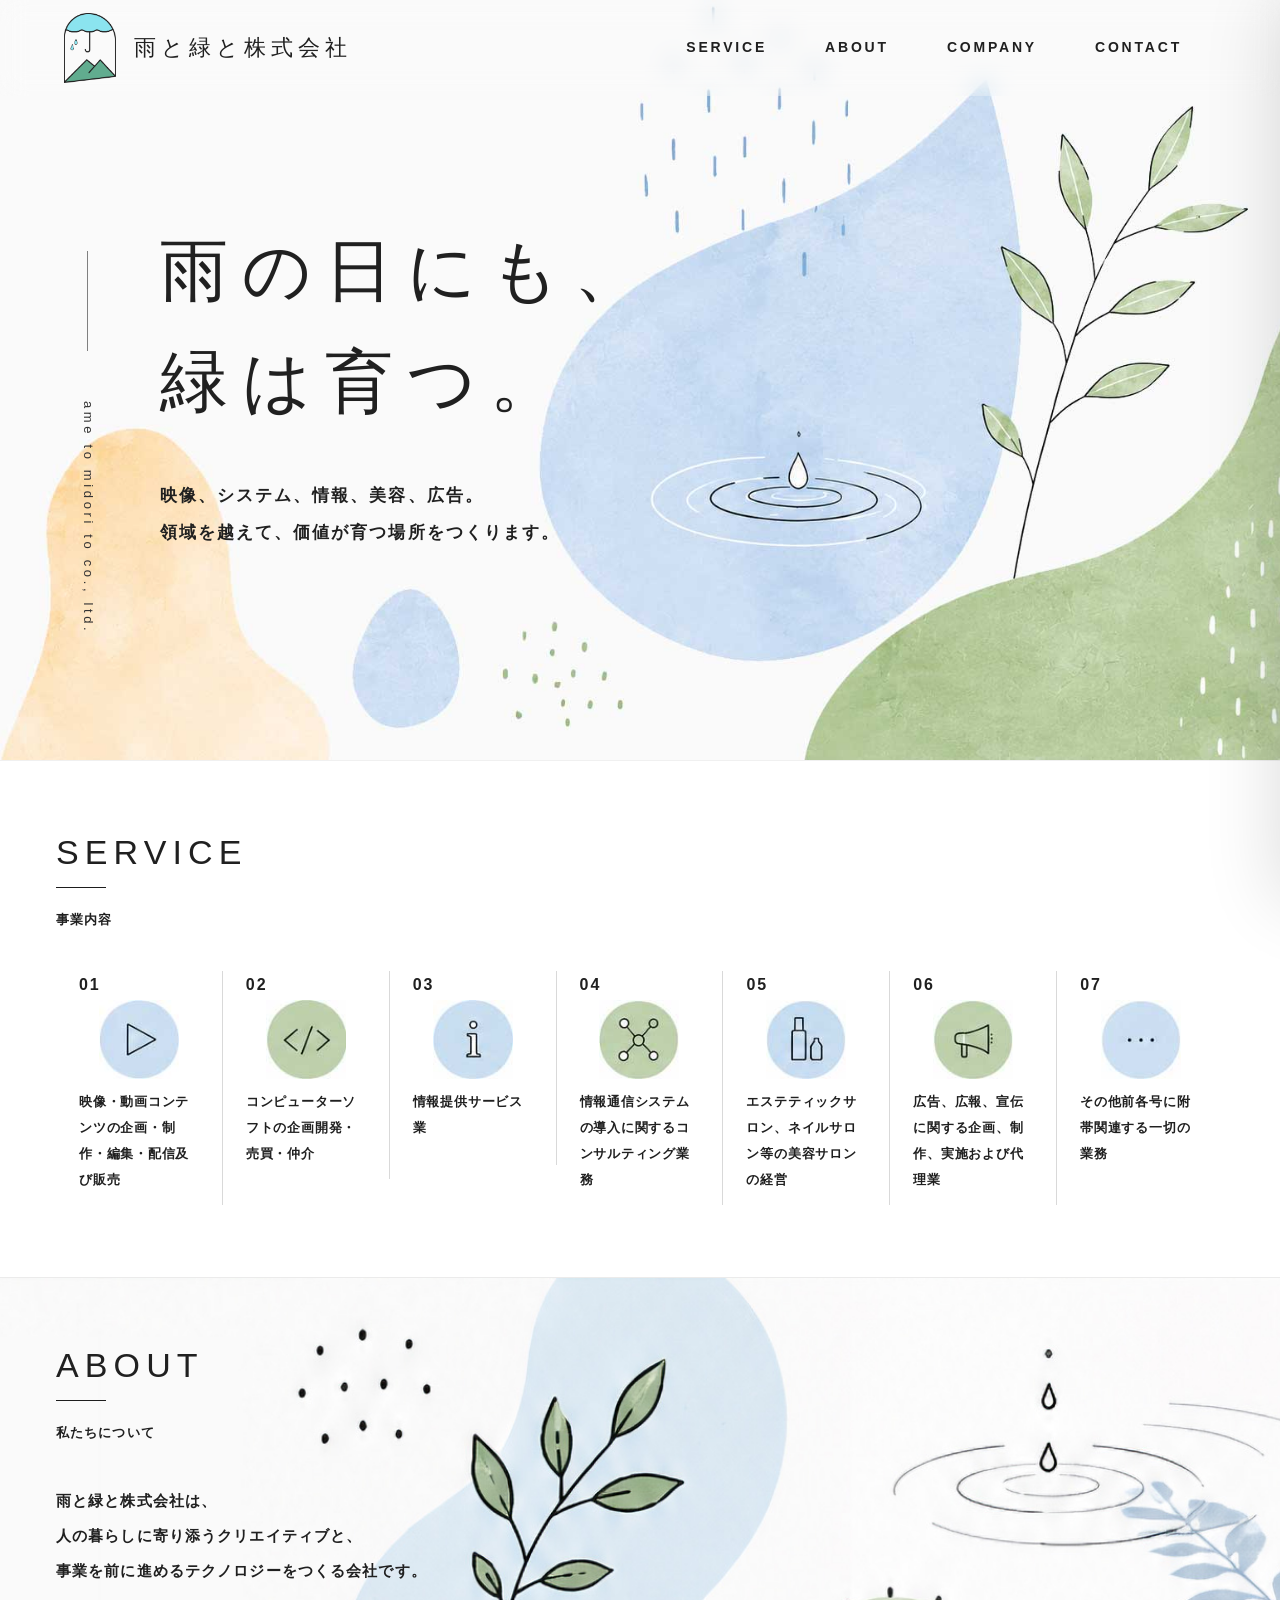
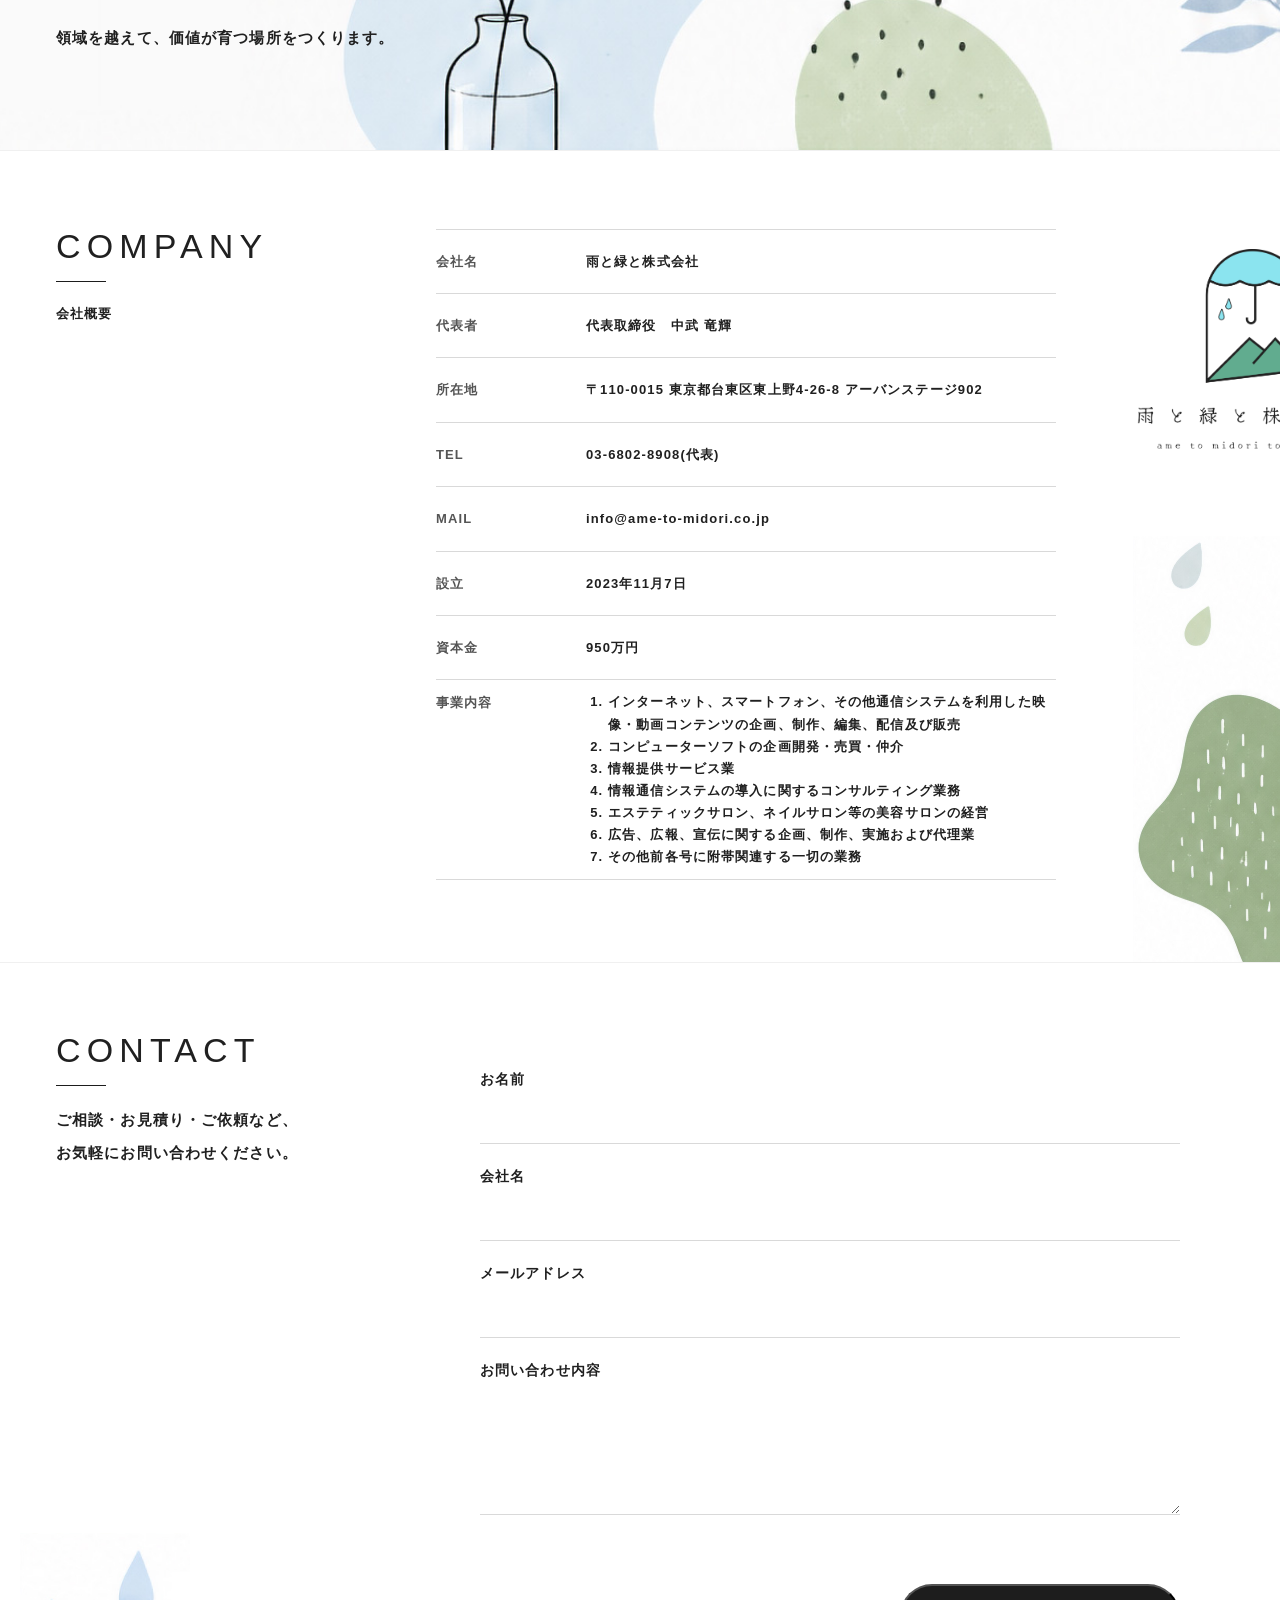
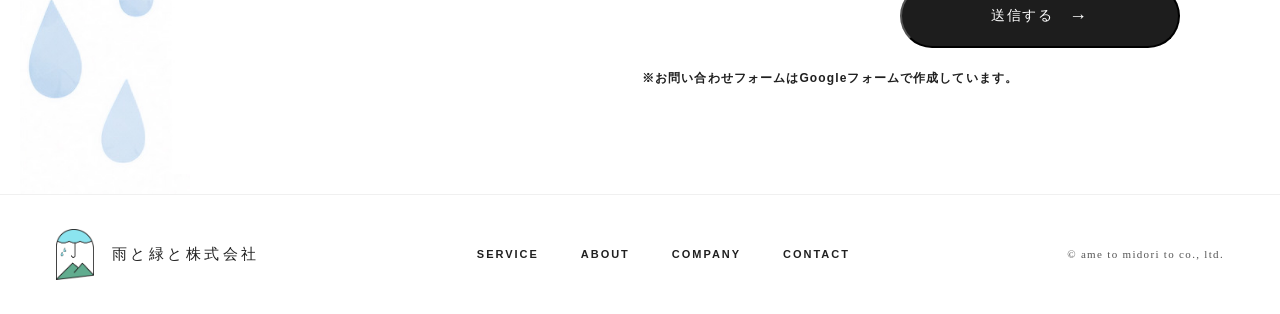
==== index.html @ 62dcd460 "Add files via upload" ====
<!doctype html>
<html lang="ja">
<head>
  <meta charset="utf-8">
  <meta name="viewport" content="width=device-width, initial-scale=1">
  <title>雨と緑と株式会社</title>
  <meta name="description" content="雨と緑と株式会社は、映像、システム、情報、美容、広告など、領域を越えて価値が育つ場所をつくる会社です。">
  <link rel="icon" href="assets/favicon.svg" type="image/svg+xml">
  <link rel="stylesheet" href="assets/style.css">
</head>
<body>
<header class="site-header">
  <a class="site-logo" href="#top" aria-label="トップへ">
    <img src="assets/logo-img.png" alt="雨と緑と株式会社">
    <span>雨と緑と株式会社</span>
  </a>
  <nav class="global-nav" aria-label="グローバルナビゲーション">
    <a href="#service">SERVICE</a>
    <a href="#about">ABOUT</a>
    <a href="#company">COMPANY</a>
    <a href="#contact">CONTACT</a>
  </nav>
  <button class="hamburger spOnly" type="button" aria-label="メニューを開く" aria-controls="drawer" aria-expanded="false">
    <span></span><span></span><span></span>
  </button>
</header>

<div class="drawer-overlay" data-close-menu></div>
<aside class="drawer" id="drawer" aria-hidden="true">
  <div class="drawer__top">
    <a class="site-logo" href="#top" data-close-menu>
      <img src="assets/logo-img.png" alt="">
      <span>雨と緑と株式会社</span>
    </a>
  </div>
  <nav class="drawer__nav" aria-label="ドロワーメニュー">
    <a href="#top" data-close-menu><span>TOP</span></a>
    <a href="#service" data-close-menu><span>SERVICE</span></a>
    <a href="#about" data-close-menu><span>ABOUT</span></a>
    <a href="#company" data-close-menu><span>COMPANY</span></a>
    <a href="#contact" data-close-menu><span>CONTACT</span></a>
  </nav>
</aside>

<main id="top">
  <section class="mv" aria-labelledby="mv-title">
    <p class="vertical-copy">ame to midori to co., ltd.</p>
    <div class="mv__body">
      <h1 id="mv-title">雨の日にも、<br>緑は育つ。</h1>
      <p>映像、システム、情報、美容、広告。<br>領域を越えて、価値が育つ場所をつくります。</p>
    </div>
  </section>

  <section class="section service" id="service" aria-labelledby="service-title">
    <div class="section-title">
      <h2 id="service-title">SERVICE</h2>
      <p>事業内容</p>
    </div>
    <div class="service-list">
      <article><span>01</span>
        <img src="assets/service-list01.jpg">
        <p>映像・動画コンテンツの企画・制作・編集・配信及び販売</p>
      </article>
      <article><span>02</span>
         <img src="assets/service-list02.jpg">
         <p>コンピューターソフトの企画開発・売買・仲介</p></article>
      <article><span>03</span>
         <img src="assets/service-list03.jpg">
         <p>情報提供サービス業</p></article>
      <article><span>04</span>
         <img src="assets/service-list04.jpg">
         <p>情報通信システムの導入に関するコンサルティング業務</p></article>
      <article><span>05</span>
         <img src="assets/service-list05.jpg">
         <p>エステティックサロン、ネイルサロン等の美容サロンの経営</p></article>
      <article><span>06</span>
         <img src="assets/service-list06.jpg">
         <p>広告、広報、宣伝に関する企画、制作、実施および代理業</p></article>
      <article><span>07</span>
         <img src="assets/service-list07.jpg">
         <p>その他前各号に附帯関連する一切の業務</p></article>
    </div>
  </section>

  <section class="section about" id="about" aria-labelledby="about-title">
    <div class="section-title">
      <h2 id="about-title">ABOUT</h2>
      <p>私たちについて</p>
    </div>
    <div class="about__text">
      <p>雨と緑と株式会社は、<br>人の暮らしに寄り添うクリエイティブと、<br>事業を前に進めるテクノロジーをつくる会社です。</p>
      <p>領域を越えて、価値が育つ場所をつくります。</p>
    </div>
    <div class="about__visual" aria-hidden="true">
      <img src="assets/about-illust.jpg" alt="" class="pcOnly">
      <img src="assets/about-illust_sp.jpg" alt="spOnly">
    </div>
  </section>

  <section class="section company" id="company" aria-labelledby="company-title">
    <div class="section-title">
      <h2 id="company-title">COMPANY</h2>
       <p>会社概要</p>
    </div>
    <div class="company__content">
      <dl class="company-table">
        <div><dt>会社名</dt><dd>雨と緑と株式会社</dd></div>
        <div><dt>代表者</dt><dd>代表取締役　中武 竜輝</dd></div>
        <div><dt>所在地</dt><dd>〒110-0015 東京都台東区東上野4‐26‐8 アーバンステージ902</dd></div>
        <div><dt>TEL</dt><dd>03‐6802‐8908(代表)</dd></div>
        <div><dt>MAIL</dt><dd>info@ame-to-midori.co.jp</dd></div>
        <div><dt>設立</dt><dd>2023年11月7日</dd></div>
        <div><dt>資本金</dt><dd>950万円</dd></div>
        <div class="business"><dt>事業内容</dt><dd><ol><li>インターネット、スマートフォン、その他通信システムを利用した映像・動画コンテンツの企画、制作、編集、配信及び販売</li><li>コンピューターソフトの企画開発・売買・仲介</li><li>情報提供サービス業</li><li>情報通信システムの導入に関するコンサルティング業務</li><li>エステティックサロン、ネイルサロン等の美容サロンの経営</li><li>広告、広報、宣伝に関する企画、制作、実施および代理業</li><li>その他前各号に附帯関連する一切の業務</li></ol></dd></div>
      </dl>
      <div class="company-mark">
        <img src="assets/logo.png" alt="雨と緑と株式会社 ロゴ">
      </div>
    </div>
  </section>

  <section class="section contact" id="contact" aria-labelledby="contact-title">
    <div class="section-title">
      <h2 id="contact-title">CONTACT</h2>
    </div>
    <p class="contact__lead">ご相談・お見積り・ご依頼など、<br>お気軽にお問い合わせください。</p>
    <div class="google-form-space" aria-label="Googleフォーム埋め込みエリア">
      
      <form class="contact-form" action="https://docs.google.com/forms/u/0/d/e/1FAIpQLSeAVb4KvERettNnSRJBITaKx21Cf2gIU2XJBKu37pyTa5pEWw/formResponse" target="_self" method="POST" id="mG61Hd" jsmodel="TOfxwf Q91hve CEkLOc" data-shuffle-seed="5022879552656194086" data-clean-viewform-url="https://docs.google.com/forms/d/e/1FAIpQLSeAVb4KvERettNnSRJBITaKx21Cf2gIU2XJBKu37pyTa5pEWw/viewform?usp=header" data-response="%.@.]" data-dlp-data="%.@.null,false]" data-first-entry="0" data-last-entry="4" data-is-first-page="true">
        <div class="contact-form__row">
          <label for="name">お名前</label>
          <input type="text" id="name" name="entry.1853354105" required="required">
        </div>
        <div class="contact-form__row">
          <label for="company">会社名</label>
          <input type="text" id="company" name="entry.1575681943">
        </div>
        <div class="contact-form__row">
          <label for="email">メールアドレス</label>
          <input type="email" id="email" name="entry.1927890603" required="required">
        </div>
        <div class="contact-form__row">
          <label for="message">お問い合わせ内容</label>
          <textarea id="message" name="entry.1132377842" required="required"></textarea>
        </div>
        <button type="submit" class="contact-form__submit">
          送信する
          <span>→</span>
        </button>
      </form>
      <p class="contact-text">※お問い合わせフォームはGoogleフォームで作成しています。</p>
    </div>
    <img class="contact-deco" src="assets/contact-illust.jpg" alt="" aria-hidden="true">
  </section>
</main>

<footer class="site-footer">
  <a class="site-logo" href="#top"><img src="assets/logo-img.png" alt=""><span>雨と緑と株式会社</span></a>
  <nav><a href="#service">SERVICE</a><a href="#about">ABOUT</a><a href="#company">COMPANY</a><a href="#contact">CONTACT</a></nav>
  <small>© ame to midori to co., ltd.</small>
</footer>
<script src="assets/common.js"></script>
</body>
</html>
---- assets/style.css ----
:root{
  --black:#1d1d1d;
  --text:#202020;
  --line:#d9d9d9;
  --blue:#cfe8f8;
  --blue-2:#8fbfe5;
  --green:#b8d5a5;
  --green-2:#dcebd7;
  --beige:#f5dfb9;
  --paper:#fbfaf8;
  --white:#fff;
  --inner:min(100% - 112px, 1440px);
}
* {
  box-sizing: border-box
}

html {
  scroll-behavior: smooth
}

body {
  margin: 0;
  background: var(--white);
  color: var(--text);
  font-family: "Yu Gothic", "Hiragino Kaku Gothic ProN", Meiryo, sans-serif;
  letter-spacing: .07em;
  line-height: 1.8;
  -webkit-font-smoothing: antialiased;
  text-rendering: optimizeLegibility
}

a {
  color: inherit;
  text-decoration: none
}

img {
  display: block;
  max-width: 100%;
  height: auto
}

.site-header {
  position: fixed;
  z-index: 50;
  top: 0;
  left: 0;
  width: 100%;
  height: 96px;
  padding-inline: 64px;
  display: flex;
  align-items: center;
  justify-content: space-between;
  backdrop-filter: blur(12px);
  -webkit-backdrop-filter: blur(12px)
}

.site-logo {
  display: flex;
  align-items: center;
  gap: 18px;
  font-family: "Yu Mincho", "Hiragino Mincho ProN", serif;
  font-size: 22px;
  letter-spacing: .23em;
  white-space: nowrap
}

.site-logo img {
  width: 52px
}

.global-nav {
  display: flex;
  align-items: center;
  gap: 58px;
  margin-left: auto;
  margin-right: 34px;
  font-family: Arial, Helvetica, sans-serif;
  font-size: 14px;
  font-weight: 700;
  letter-spacing: .2em
}

.global-nav a {
  position: relative
}

.global-nav a::after {
  content: "";
  position: absolute;
  left: 0;
  bottom: -9px;
  width: 0;
  height: 1px;
  background: var(--black);
  transition: width .25s ease
}

.global-nav a:hover::after {
  width: 100%
}

.hamburger {
  position: relative;
  z-index: 80;
  width: 56px;
  height: 56px;
  border: 0;
  border-radius: 50%;
  background: var(--black);
  box-shadow: 0 12px 30px rgba(0, 0, 0, .16);
  cursor: pointer
}

.hamburger span {
  position: absolute;
  left: 17px;
  width: 22px;
  height: 1px;
  background: #fff;
  transition: top .3s ease, transform .3s ease, opacity .2s ease
}

.hamburger span:nth-child(1) {
  top: 20px
}

.hamburger span:nth-child(2) {
  top: 28px
}

.hamburger span:nth-child(3) {
  top: 36px
}

.is-menu-open .hamburger span:nth-child(1) {
  top: 28px;
  transform: rotate(38deg)
}

.is-menu-open .hamburger span:nth-child(2) {
  opacity: 0
}

.is-menu-open .hamburger span:nth-child(3) {
  top: 28px;
  transform: rotate(-38deg)
}

.drawer-overlay {
  position: fixed;
  z-index: 60;
  inset: 0;
  background: rgba(0, 0, 0, .26);
  backdrop-filter: blur(3px);
  opacity: 0;
  visibility: hidden;
  transition: .3s
}

.drawer {
  position: fixed;
  z-index: 70;
  top: 0;
  right: 0;
  width: min(520px, 92vw);
  height: 100dvh;
  padding: 34px 46px 50px;
  background: linear-gradient(145deg, #fff 0%, #fbfaf7 56%, #e5f0df 130%);
  box-shadow: -28px 0 70px rgba(0, 0, 0, .14);
  transform: translateX(105%);
  transition: transform .42s cubic-bezier(.22, 1, .36, 1);
  overflow: auto
}

.is-menu-open {
  overflow: hidden
}

.is-menu-open .drawer-overlay {
  opacity: 1;
  visibility: visible
}

.is-menu-open .drawer {
  transform: translateX(0)
}

.drawer__top {
  margin-bottom: 64px
}

.drawer .site-logo {
  font-size: 18px
}

.drawer .site-logo img {
  width: 46px
}

.drawer__nav {
  display: grid;
  border-top: 1px solid rgba(0, 0, 0, .13)
}

.drawer__nav a {
  display: flex;
  align-items: center;
  gap: 22px;
  padding: 24px 4px;
  border-bottom: 1px solid rgba(0, 0, 0, .13);
  font-family: Arial, Helvetica, sans-serif;
  font-weight: 700;
  letter-spacing: .18em
}

.drawer__nav small {
  color: #6ca081;
  font-size: 12px
}

.drawer__nav span {
  font-size: 34px;
  line-height: 1
}

.drawer__nav a::after {
  content: "→";
  margin-left: auto;
  opacity: .55
}

.drawer__copy {
  margin: 58px 0 0;
  font-family: "Yu Mincho", "Hiragino Mincho ProN", serif;
  font-size: 30px;
  line-height: 1.9;
  letter-spacing: .18em
}

.mv {
  position: relative;
  min-height: 760px;
  height: calc(100vw * 916/1717);
  overflow: hidden;
  background:url(mv-illust.jpg);
  background-size: cover;
  background-repeat: no-repeat;
}

.mv__body {
  position: absolute;
  z-index: 2;
  left: 12.5vw;
  top: 24vh
}

.vertical-copy {
  position: absolute;
  z-index: 2;
  left: 6vw;
  bottom: 14vh;
  margin: 0;
  writing-mode: vertical-rl;
  font-family: Arial, Helvetica, sans-serif !important;
  font-size: 13px;
  letter-spacing: .28em;
  color: #333;
}

.vertical-copy::before {
  content: "";
  display: block;
  width: 1px;
  height: 100px;
  background: #1c1c1c;
  opacity: .55;
  position: absolute;
  top: -150px;
  left: 45%;
}


.mv h1 {
  margin: 0 0 38px;
  font-family: "Yu Mincho", "Hiragino Mincho ProN", "Noto Serif JP", serif;
  font-size: clamp(46px, 5.3vw, 82px);
  font-weight: 400;
  line-height: 1.64;
  letter-spacing: .2em
}

.mv p{
  font-family: "Yu Mincho", "Hiragino Mincho ProN", "Noto Serif JP", serif
}

.mv p:not(.vertical-copy) {
  margin: 0;
  font-size: 17px;
  font-weight: 700;
  line-height: 2.2;
  letter-spacing: .12em
}

.mv__visual {
  position: absolute;
  right: -2vw;
  bottom: -2px;
  width: min(71vw, 1120px);
  height: calc(100% - 96px)
}

.mv__visual img {
  width: 100%;
  height: 100%;
  object-fit: contain;
  object-position: right bottom
}

.section {
  position: relative;
  padding: 72px max(56px, calc((100vw - 1440px)/2 + 56px));
  border-top: 1px solid rgba(0, 0, 0, .06);
  overflow: hidden;
  z-index: 0;
}

.section-title h2 {
  margin: 0;
  font-family: Arial, Helvetica, sans-serif;
  font-size: 34px;
  line-height: 1;
  font-weight: 500;
  letter-spacing: .18em
}

.section-title h2::after {
  content: "";
  display: block;
  width: 50px;
  height: 1px;
  margin-top: 18px;
  background: var(--black)
}

.section-title p {
  margin: 20px 0 0;
  font-size: 13px;
  font-weight: 700
}

.service {
  background: #fff;
  padding-top: 74px;
  padding-bottom: 72px
}

.service .section-title {
  margin-bottom: 40px
}

.service-list {
  display: grid;
  grid-template-columns: repeat(7, 1fr);
  align-items: start
}


.service-list article {
  min-height: 194px;
  padding: 0 23px 12px;
  text-align: center;
  border-right: 1px solid var(--line)
}

.service-list article:last-child {
  border-right: 0
}

.service-list span {
  display: block;
  font-family: Arial, Helvetica, sans-serif;
  font-size: 16px;
  font-weight: 700;
  letter-spacing: .12em;
  text-align: left;
}

.service-list img {
  margin: 0 auto 10px;
  width: 80px;
}
.service-list p {
  margin: auto;
  font-size: 13px;
  font-weight: 700;
  line-height: 2;
  letter-spacing: .06em;
  text-align: left;
  width: fit-content;
}

.ico-play::before {
  content: "";
  width: 0;
  height: 0;
  border-top: 16px solid transparent;
  border-bottom: 16px solid transparent;
  border-left: 24px solid #111;
  transform: translateX(3px)
}

.ico-network::before,
.ico-network::after {
  content: "";
  position: absolute
}

.ico-network::before {
  width: 44px;
  height: 44px;
  background: radial-gradient(circle at 50% 0, #111 0 4px, transparent 5px), radial-gradient(circle at 100% 50%, #111 0 4px, transparent 5px), radial-gradient(circle at 50% 100%, #111 0 4px, transparent 5px), radial-gradient(circle at 0 50%, #111 0 4px, transparent 5px)
}

.ico-network::after {
  width: 34px;
  height: 34px;
  border: 2px solid #111;
  transform: rotate(45deg);
  border-radius: 3px
}

.ico-bottle::before {
  content: "";
  width: 18px;
  height: 35px;
  border: 2px solid #111;
  border-top-width: 8px;
  border-radius: 3px 3px 6px 6px
}

.ico-bottle::after {
  content: "";
  position: absolute;
  right: 20px;
  bottom: 18px;
  width: 14px;
  height: 24px;
  border: 2px solid #111;
  border-radius: 4px 4px 6px 6px
}

.ico-mega::before {
  content: "";
  width: 36px;
  height: 26px;
  background: linear-gradient(90deg, transparent 0 10px, #111 10px 13px, transparent 13px), conic-gradient(from 250deg at 100% 50%, #111 0 58deg, transparent 60deg);
  clip-path: polygon(0 35%, 25% 35%, 100% 0, 100% 100%, 25% 65%, 0 65%)
}

.about {
  min-height: 360px;
  padding-top: 70px;
  padding-bottom: 62px;
  background: #fafafa;
  display: grid;
  grid-template-columns: 250px 360px 1fr;
  gap: 38px;
  align-items: start;
  z-index: 0;
}

.about .section-title {
  grid-column: 1
}

.about__text {
  grid-column: 1 / 3;
}

.about__text p {
  margin: 0 0 32px;
  font-size: 15px;
  font-weight: 700;
  line-height: 2.35
}

.about__visual {
  position: absolute;
  right: 0;
  top: 0;
  width: 100%;
  height: 100%;
  display: flex;
  align-items: center;
  z-index: -1;
}

.about__visual img {
  height: 100%;
  object-fit: cover;
  object-position: center;
}

.company {
  background: #fff;
  padding-top: 78px;
  padding-bottom: 82px;
  display: grid;
  grid-template-columns: 270px 1fr;
  column-gap: 110px;
}

.company__content {
  display: grid;
  grid-template-columns: minmax(620px, 850px) minmax(240px, 380px);
  gap: 80px;
  align-items: center;
}

.company-table {
  margin: 0;
  border-top: 1px solid var(--line);
  font-size: 13px;
  font-weight: 700
}

.company-table div {
  display: grid;
  grid-template-columns: 150px 1fr;
  border-bottom: 1px solid var(--line);
  min-height: 37px
}

.company-table dt,
.company-table dd {
  padding: 20px 0
}

.company-table dt {
  color: #555
}

.company-table dd {
  margin: 0
}

.company-table ol {
  margin: 0;
  padding-left: 1.7em;
  line-height: 1.7
}

.company-table .business dt,
.company-table .business dd {
  padding-top: 11px;
  padding-bottom: 11px
}

.company-mark {
  text-align: center;
  justify-self: center;
  align-self: flex-start;
}

.company-mark img {
  width: 250px;
  margin: 20px auto;
}

.company-mark p {
  margin: 0 0 7px;
  font-family: "Yu Mincho", "Hiragino Mincho ProN", serif;
  font-size: 24px;
  letter-spacing: .22em
}

.company-mark small {
  font-family: Georgia, serif;
  font-size: 11px;
  letter-spacing: .32em;
  color: #555
}

.company::after {
  content: "";
  position: absolute;
  right: 0;
  bottom: -40px;
  width: 197px;
  height: 466px;
  background: url("company-illust.jpg") right/contain no-repeat;
  opacity: .98
}

.contact {
  min-height: 360px;
  padding-top: 70px;
  padding-bottom: 104px;
  display: grid;
  grid-template-columns: 270px 1fr;
  column-gap: 110px;
  background: #fff
}

.contact .section-title {
  grid-column: 1;
  grid-row: 1
}

.contact__lead {
  grid-column: 1;
  grid-row: 1;
  margin: 70px 0 0;
  font-size: 15px;
  font-weight: 700;
  line-height: 2.2
}

.google-form-space {
  margin-top: 34px;
}

.contact-form {
  width: 100%;
  max-width: 700px;
  margin: 0 auto;
}

.contact-form__row {
  margin-bottom: 20px;
}

.contact-form label {
  display: block;
  margin-bottom: 12px;
  font-size: 14px;
  letter-spacing: 0.08em;
  font-weight: 700;
}

.contact-form input,
.contact-form textarea {
  width: 100%;
  border: none;
  border-bottom: 1px solid #d9d9d9;
  background: transparent;
  padding: 0 0 12px;
  font-size: 16px;
  line-height: 1.6;
  transition: border-color .3s;
}

.contact-form textarea {
  min-height: 120px;
  resize: vertical;
}

.contact-form input:focus,
.contact-form textarea:focus {
  outline: none;
  border-color: #000;
}

.contact-form__submit {
  display: flex;
  align-items: center;
  justify-content: center;
  gap: 16px;

  width: 280px;
  height: 64px;

  margin-top: 60px;
  margin-left: auto;

  background: var(--black);
  color: #fff;

  border-radius: 999px;
  cursor: pointer;

  font-size: 14px;
  letter-spacing: 0.1em;

  transition: .3s;
}

.contact-form__submit:hover {
  background: #333;
}

.contact-form__submit span {
  font-size: 18px;
  transition: transform .3s;
}

.contact-form__submit:hover span {
  transform: translateX(4px);
}

.contact-deco {
  position: absolute;
  left:20px;
  bottom: 0;
  width: 170px;
  z-index: -1;
}

.contact-text{
  font-size: 12px;
  font-weight: 700;
  color:var(--text);
  text-align: center;
  max-width: 700px;
  margin: 20px auto 0;
}

.site-footer {
  padding: 34px 56px;
  display: flex;
  align-items: center;
  justify-content: space-between;
  gap: 30px;
  border-top: 1px solid rgba(0, 0, 0, .06);
  background: #fff
}

.site-footer .site-logo {
  font-size: 15px
}

.site-footer .site-logo img {
  width: 38px
}

.site-footer nav {
  display: flex;
  gap: 42px;
  font-family: Arial, Helvetica, sans-serif;
  font-size: 11px;
  font-weight: 700;
  letter-spacing: .18em
}

.site-footer small {
  font-family: Georgia, serif;
  font-size: 11px;
  letter-spacing: .12em;
  color: #555
}

.spOnly{
  display: none;
}
@media (max-width:1180px) {
  .site-header {
    padding-inline: 30px
  }

  .global-nav {
    gap: 28px
  }

  .mv__body {
    left: 10vw
  }

  .mv__visual {
    width: 74vw
  }

  .service-list {
    grid-template-columns: repeat(4, 1fr);
    row-gap: 36px
  }

  .service-list article:nth-child(4n) {
    border-right: 0
  }

  .about {
    display: block
  }

  .about__text {
    margin-top: 34px;
    max-width: 520px
  }

  .about__visual img {
    object-position: 30%;
  }
  .company{
          grid-template-columns: 1fr;
        gap: 28px;
  }

  .company__content {
    margin-left: 0;
    grid-template-columns: 1fr;
    gap: 46px
  }

  .contact {
    grid-template-columns: 1fr;
    gap: 28px
  }

  .contact__lead {
    grid-column: 1;
    grid-row: auto;
    margin-top: 0;
  }

  .google-form-space {
    grid-column: 1;
    grid-row: auto;
    margin-top: 20px;
  }
    .site-footer {
      justify-content: center;
      flex-wrap: wrap;
    }
}

@media (max-width:760px) {
  :root {
    --inner: calc(100% - 40px)
  }

  .site-header {
    height: 72px;
    padding-inline: 20px
  }

  .site-logo {
    gap: 10px;
    font-size: 15px;
    letter-spacing: .14em
  }

  .site-logo img {
    width: 38px
  }

  .global-nav {
    display: none
  }

  .hamburger {
    width: 46px;
    height: 46px
  }

  .hamburger span {
    left: 12px
  }

  .hamburger span:nth-child(1) {
    top: 16px
  }

  .hamburger span:nth-child(2) {
    top: 23px
  }

  .hamburger span:nth-child(3) {
    top: 30px
  }

  .is-menu-open .hamburger span:nth-child(1),
  .is-menu-open .hamburger span:nth-child(3) {
    top: 23px
  }

  .drawer {
    width: 100vw;
    padding: 24px
  }

  .drawer__nav span {
    font-size: 28px
  }

  .drawer__copy {
    font-size: 24px
  }

  .mv {
    height: auto;
    min-height: 700px;
    background-position: 40% bottom;
    background-color: #fafafa;
  }

  .mv__body {
    left: 32px;
    right: 28px;
    top: 150px
  }

  .mv__body::before {
    left: -18px;
    height: 92px
  }

  .vertical-copy {
    display: none
  }

  .mv h1 {
    font-size: 42px;
    line-height: 1.62
  }

  .mv p:not(.vertical-copy) {
    font-size: 14px
  }

  .mv__visual {
    right: -190px;
    bottom: 0;
    width: 850px;
    height: 520px
  }

  .section {
    padding: 60px 22px
  }

  .section-title h2 {
    font-size: 30px
  }

  .service-list {
    grid-template-columns: 1fr
  }

  .service-list article {
    min-height: auto;
    padding: 28px 0;
    border-right: 0;
    border-bottom: 1px solid var(--line)
  }

  .service-list article:first-child {
    border-top: 1px solid var(--line)
  }

  .service-list span {
    margin-bottom: 14px;
    text-align: center;
  }
   .about{
    padding-bottom: 0;
   }

   .about__visual {
    position: relative;
    right: auto;
    top: auto;
    width: calc(100% + 44px);
    height: auto;
  }
     .about__visual  img{
      object-fit: contain;
      width: 100%;
      margin-left: -22px;
      height: auto;
     }

  .company-table div {
    grid-template-columns: 1fr;
    gap: 0;
    padding: 8px 0
  }

  .company-table dt,
  .company-table dd {
    padding: 0
  }

  .company::after {
    display: none;
  }

  .google-form-space {
    min-height: 230px
  }
  .contact-form__submit {
    max-width: 280px;
    width: 100%;
    margin: 0 auto;
  }
  .contact-deco{
    left: auto;
    right: 20px;
    bottom: auto;
    top: 50px;
    width: 100px;
  }

  .site-footer {
    display: grid;
    justify-items: center;
    text-align: center;
    padding: 32px 20px;
    justify-content: center;
  }

  .site-footer nav {
    gap: 18px;
    flex-wrap: wrap;
    justify-content: center
  }
.spOnly{
  display:block;
}
.pcOnly{
  display:none;
}
}
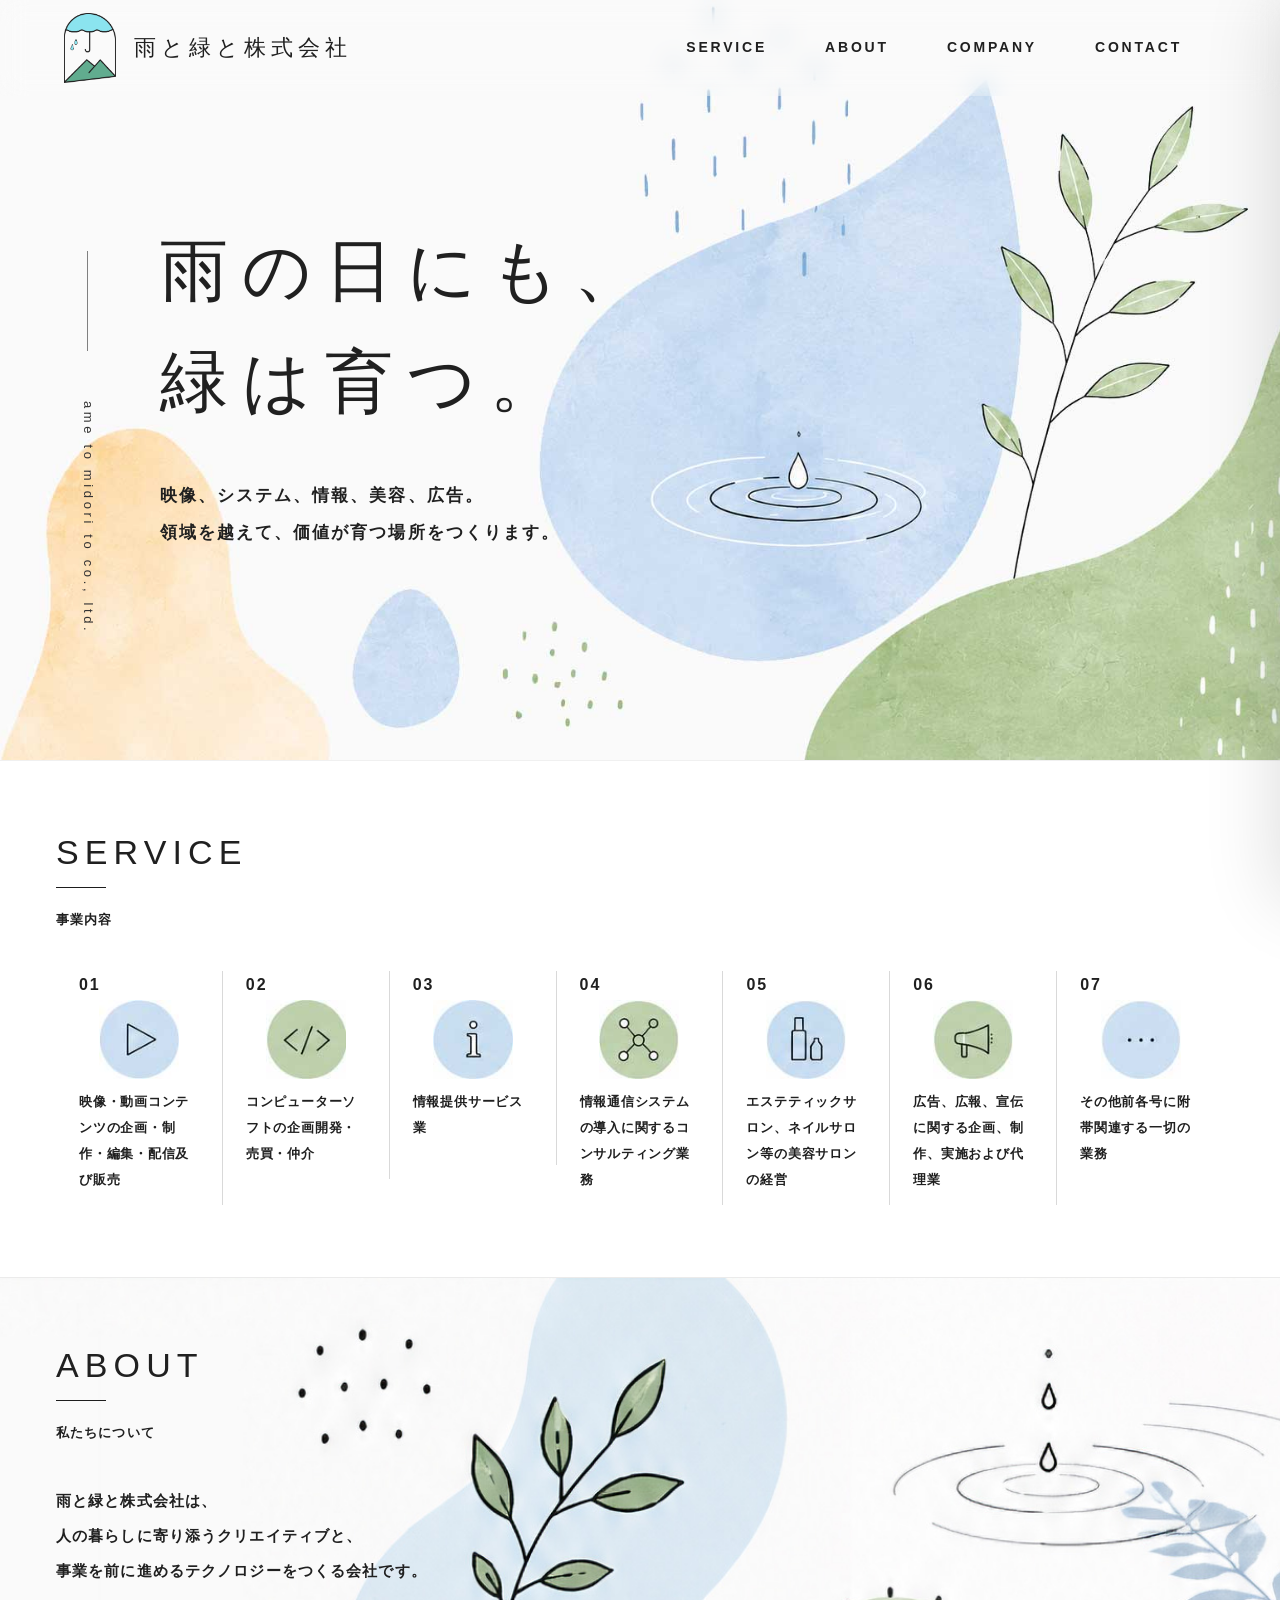
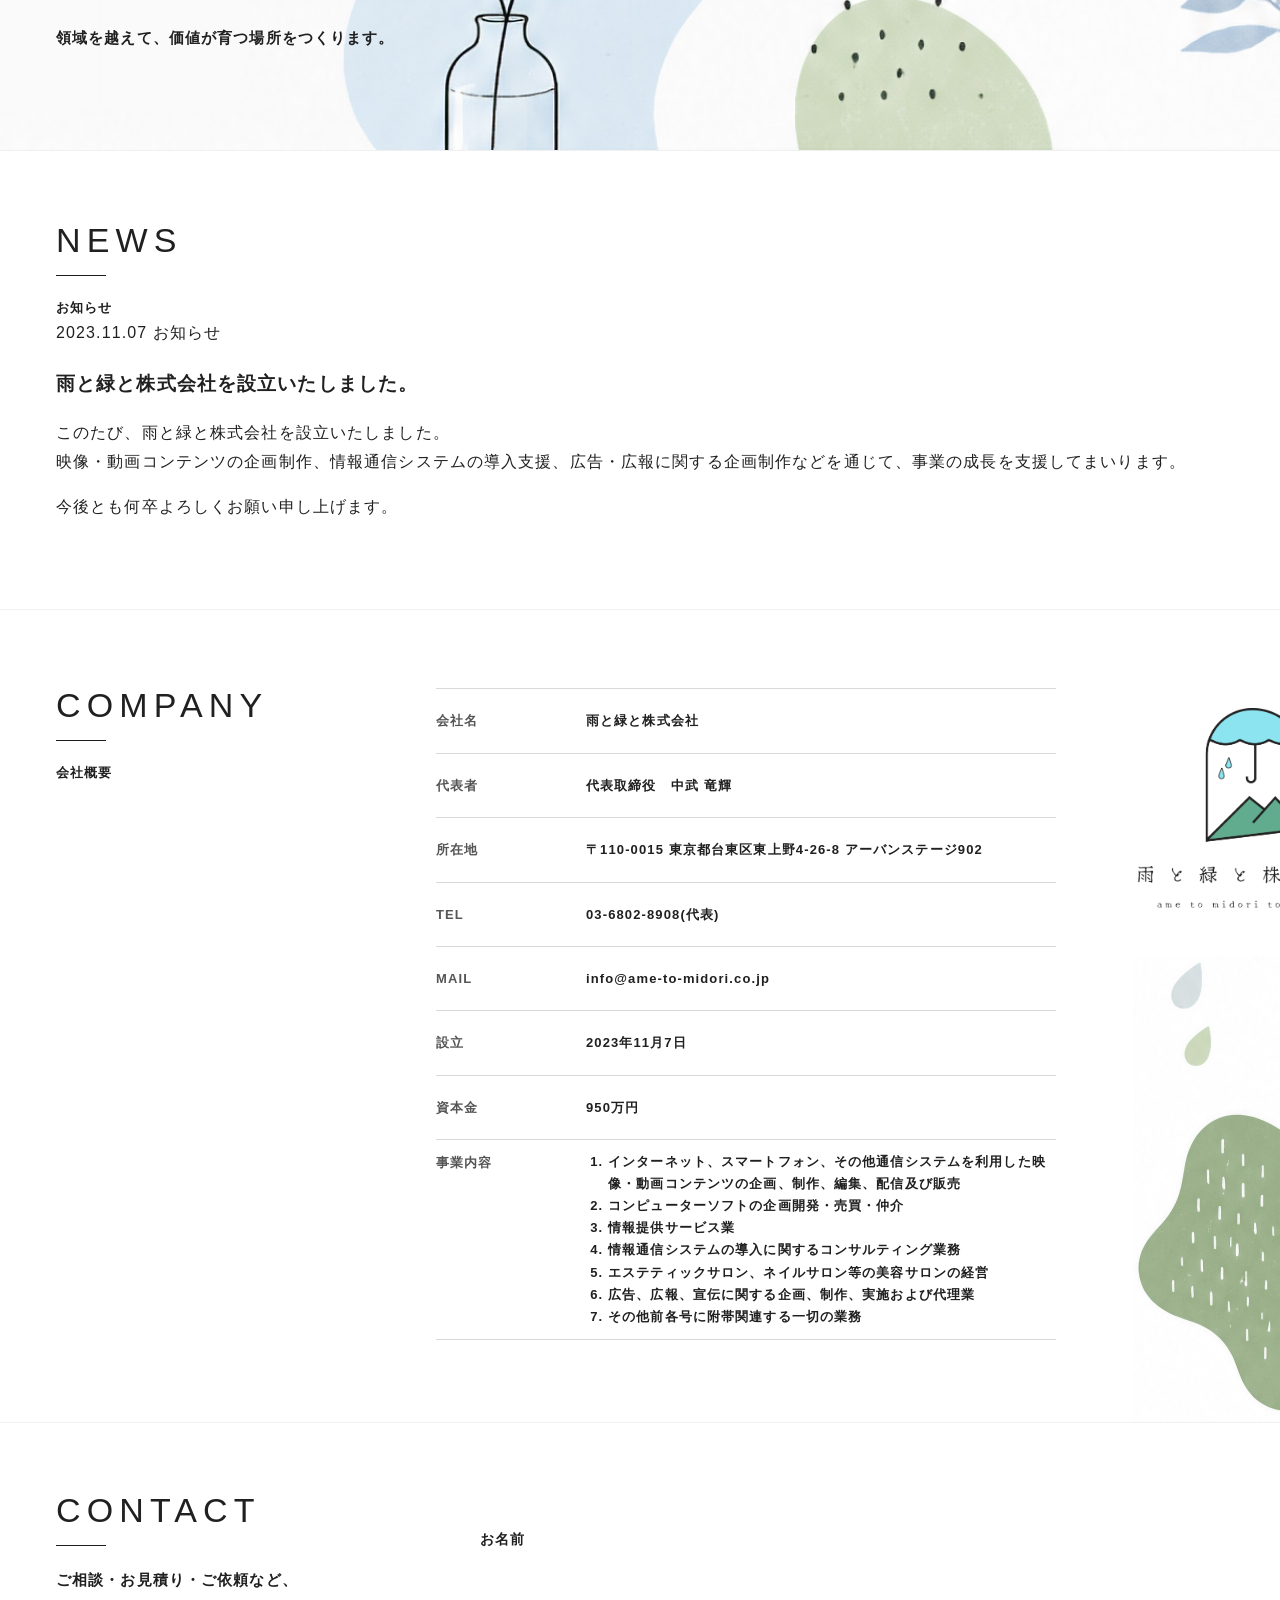
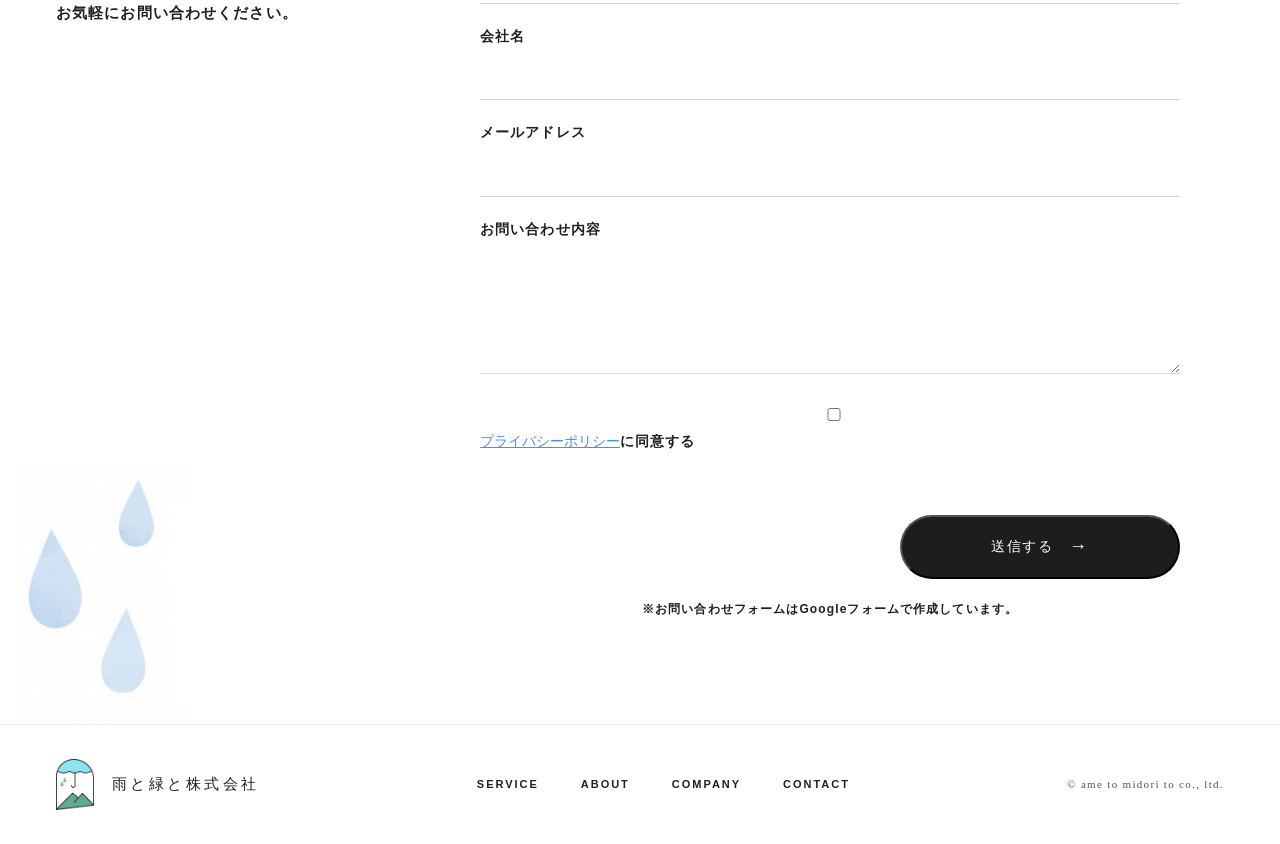
==== commit 30fbd7bd: "Add files via upload" ====
--- a/index.html
+++ b/index.html
@@ -97,6 +97,29 @@
     </div>
   </section>
 
+
+  <section class="section news" id="news" aria-labelledby="news-title">
+      <div class="section-title">
+        <h2 id="news-title">NEWS</h2>
+        <p>お知らせ</p>
+      </div>
+    <article class="news__card">
+      <div class="news__meta">
+        <time datetime="2023-11-07">2023.11.07</time>
+        <span>お知らせ</span>
+      </div>
+      <div class="news__body">
+        <h3>雨と緑と株式会社を設立いたしました。</h3>
+        <p>
+          このたび、雨と緑と株式会社を設立いたしました。<br>
+          映像・動画コンテンツの企画制作、情報通信システムの導入支援、広告・広報に関する企画制作などを通じて、事業の成長を支援してまいります。
+        </p>
+        <p>今後とも何卒よろしくお願い申し上げます。</p>
+      </div>
+    </article>
+  </div>
+</section>
+
   <section class="section company" id="company" aria-labelledby="company-title">
     <div class="section-title">
       <h2 id="company-title">COMPANY</h2>
@@ -143,6 +166,39 @@
           <label for="message">お問い合わせ内容</label>
           <textarea id="message" name="entry.1132377842" required="required"></textarea>
         </div>
+
+      <div class="privacy-policy-row">
+        <label>
+          <input type="checkbox" id="privacy-check" required> 
+          <button type="button" id="open-policy" style="background:none; border:none; color:#4A90E2; text-decoration:underline; cursor:pointer; padding:0; font-size:inherit;">プライバシーポリシー</button>に同意する
+        </label>
+      </div>
+
+      <dialog id="policy-dialog" class="policy-modal">
+        <div class="policy-modal__inner">
+          <h3>プライバシーポリシー</h3>
+          <div class="policy-modal__content">
+            <p>当方は、本ウェブサイトの提供するサービスにおける、ユーザーの個人情報の取扱いについて、以下のとおりプライバシーポリシーを定めます。</p>
+            
+            <h4>1. 個人情報の管理</h4>
+            <p>お問い合わせいただいた際にお預かりした個人名、メールアドレスなどの個人情報は、適切に管理し、不正アクセス・紛失・漏洩等の防止に努めます。</p>
+            
+            <h4>2. 利用目的</h4>
+            <p>お預かりした個人情報は、以下の目的のみに利用いたします。<br>
+            ・お問い合わせに対する回答や、必要な情報をメール等でご連絡するため</p>
+            
+            <h4>3. 第三者への開示・提供の禁止</h4>
+            <p>当方は、次に掲げる場合を除いて、あらかじめユーザーの同意を得ることなく、第三者に個人情報を提供することはありません。<br>
+            ・法令に基づき開示が必要な場合<br>
+            ・本人の同意がある場合</p>
+            
+            <h4>4. Googleフォームの利用</h4>
+            <p>本フォームは、データ収集のためにGoogleフォームを利用しています。入力されたデータはGoogleのサーバーに送信されます。Googleのプライバシーポリシーについては、同社の公式サイトをご確認ください。</p>
+          </div>
+          <button type="button" id="close-policy" class="policy-modal__close">閉じる</button>
+        </div>
+      </dialog>
+
         <button type="submit" class="contact-form__submit">
           送信する
           <span>→</span>
--- a/assets/style.css
+++ b/assets/style.css
@@ -587,7 +587,7 @@
   content: "";
   position: absolute;
   right: 0;
-  bottom: -40px;
+  bottom: 0;
   width: 197px;
   height: 466px;
   background: url("company-illust.jpg") right/contain no-repeat;
@@ -1021,4 +1021,4 @@
 .pcOnly{
   display:none;
 }
-}+}
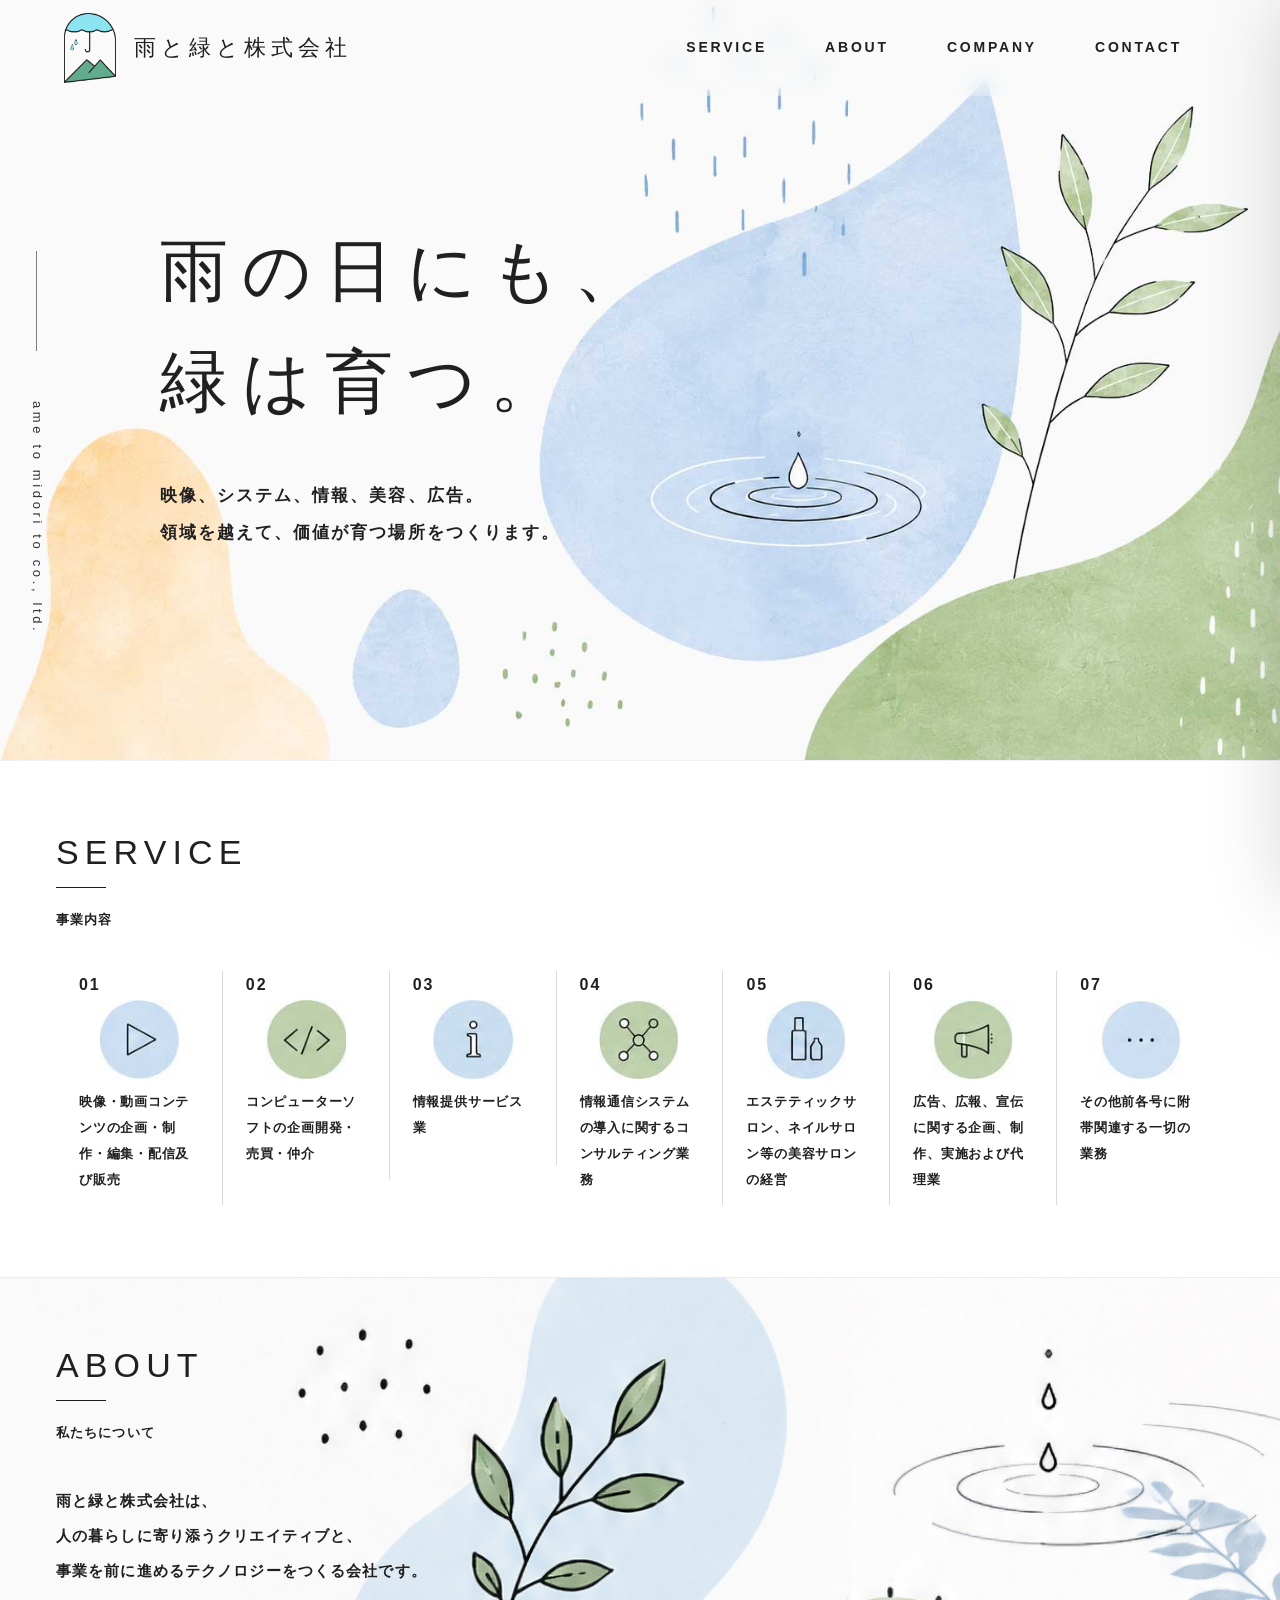
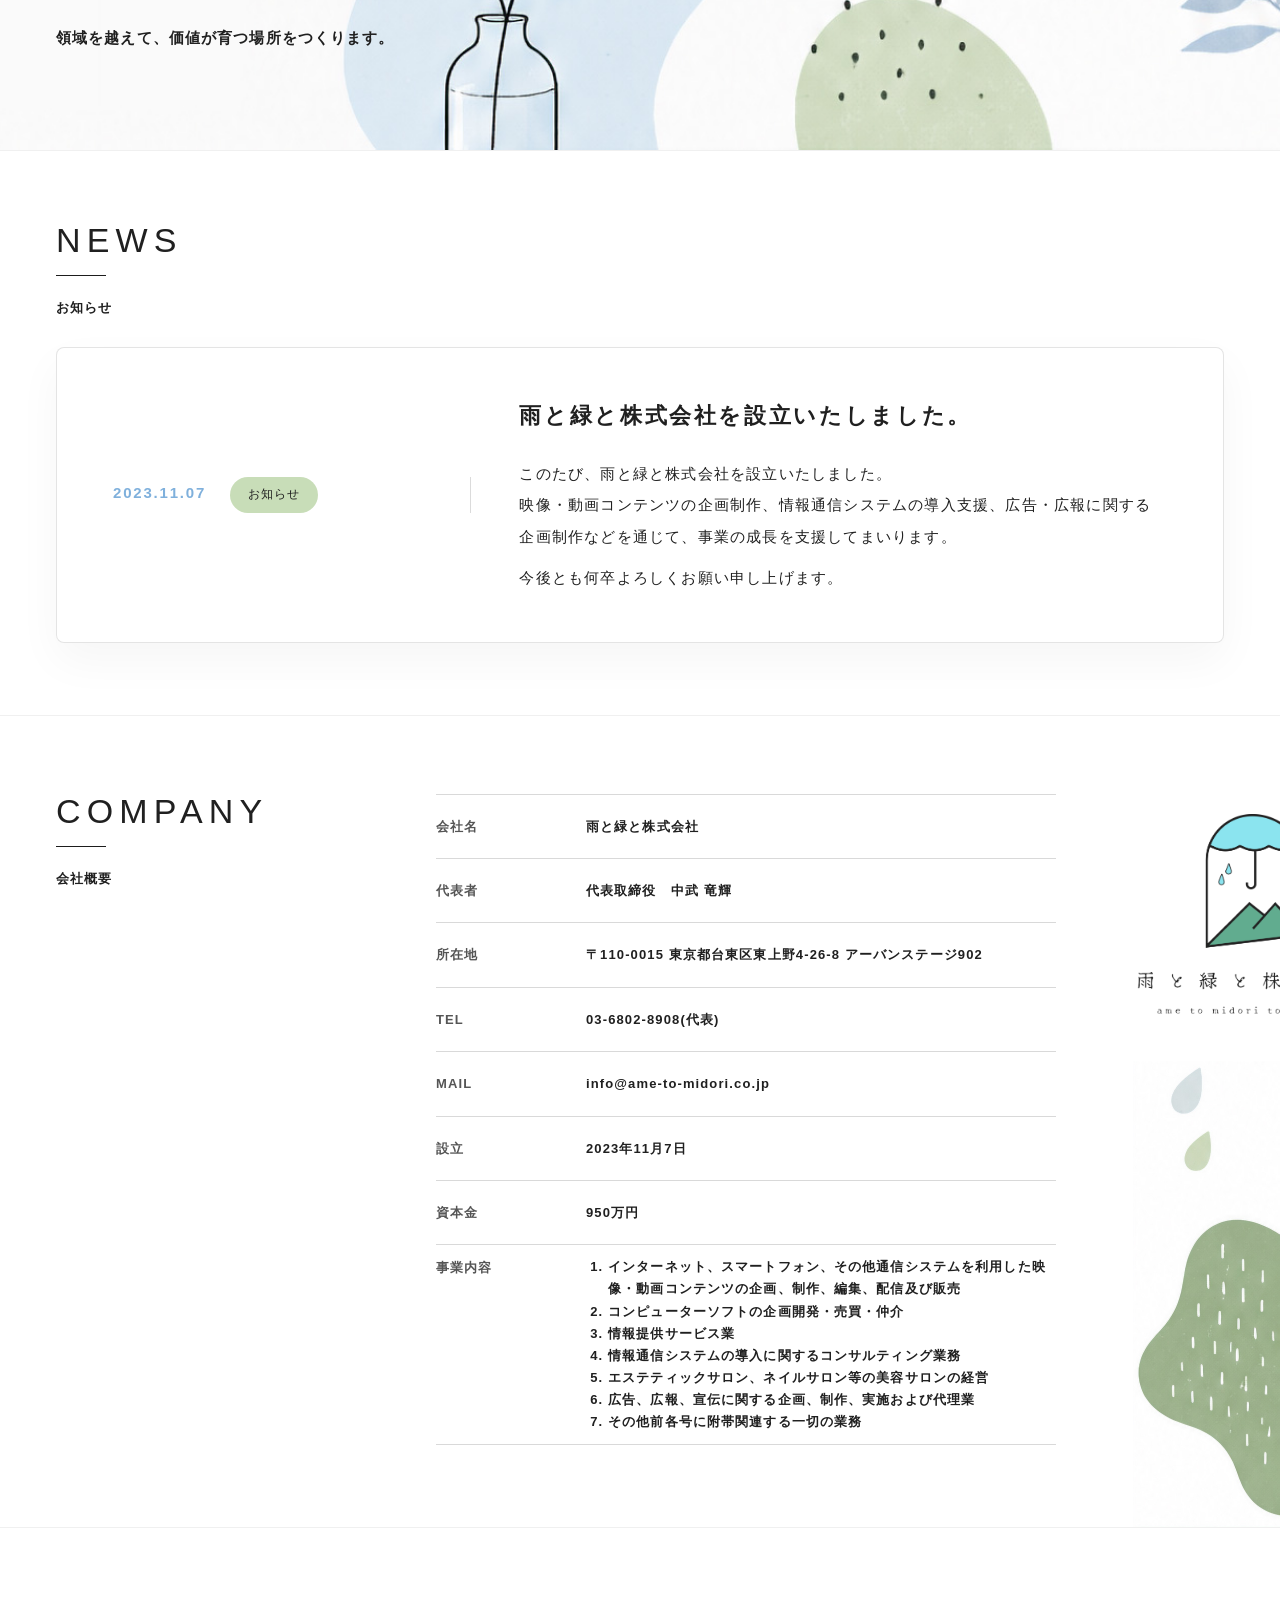
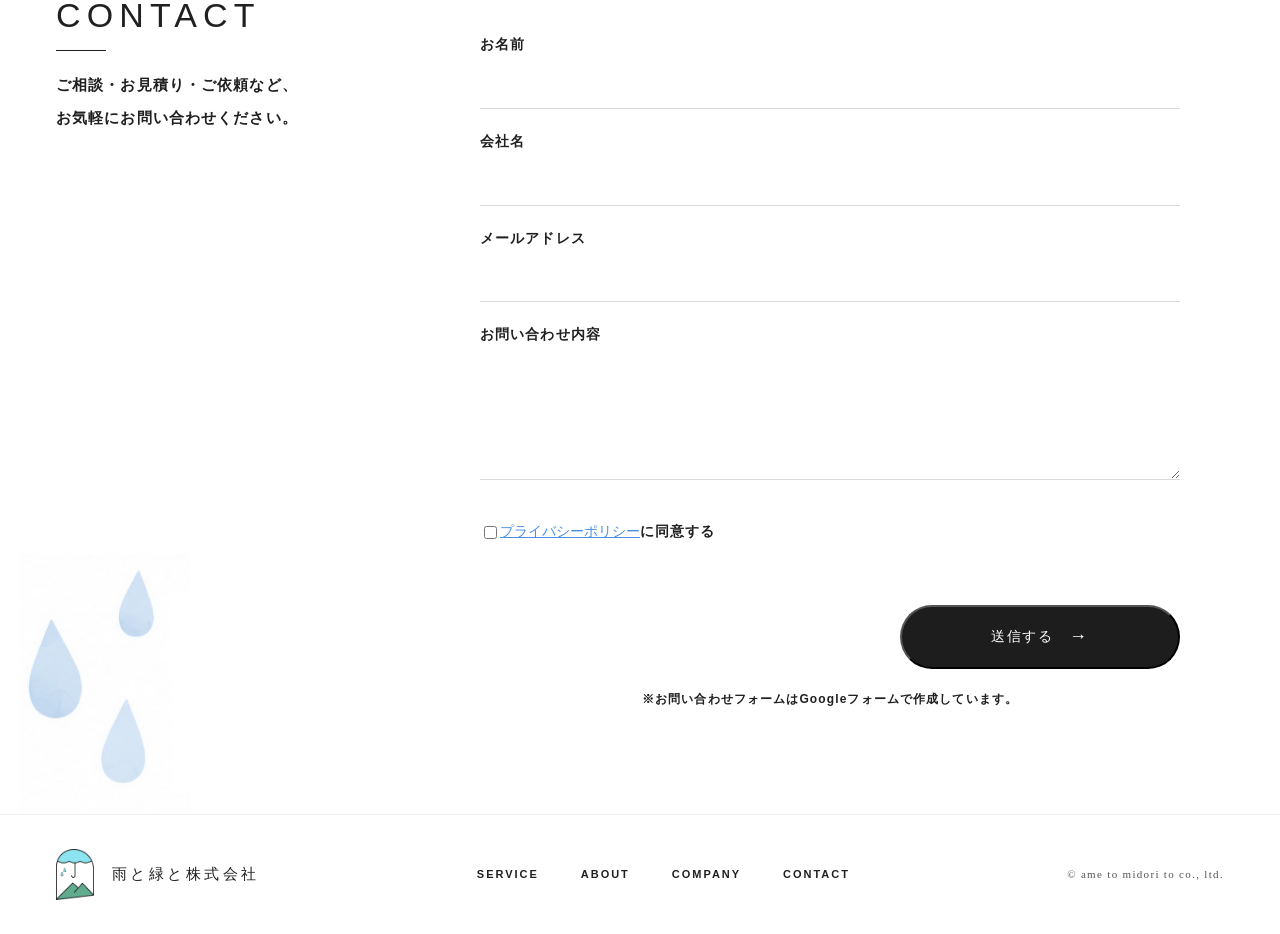
==== commit a1733e94: "Update index.html" ====
--- a/index.html
+++ b/index.html
@@ -1,6 +1,7 @@
 <!doctype html>
 <html lang="ja">
 <head>
+  <meta name="robots" content="noindex">
   <meta charset="utf-8">
   <meta name="viewport" content="width=device-width, initial-scale=1">
   <title>雨と緑と株式会社</title>
--- a/assets/style.css
+++ b/assets/style.css
@@ -259,7 +259,7 @@
 .vertical-copy {
   position: absolute;
   z-index: 2;
-  left: 6vw;
+  left: 2vw;
   bottom: 14vh;
   margin: 0;
   writing-mode: vertical-rl;
@@ -700,6 +700,23 @@
   transform: translateX(4px);
 }
 
+.privacy-policy-row {
+  text-align: center;
+  margin: 30px 0;
+}
+
+.privacy-policy-row label {
+  font-weight: normal;
+  cursor: pointer;
+  display: flex;
+  align-items: center;
+  font-weight: 700;
+}
+
+.contact-form .privacy-policy-row input{
+  width: auto;
+}
+
 .contact-deco {
   position: absolute;
   left:20px;
@@ -715,6 +732,62 @@
   text-align: center;
   max-width: 700px;
   margin: 20px auto 0;
+}
+
+/* dialog自体のスタイル */
+.policy-modal {
+  border: none;
+  border-radius: 8px;
+  padding: 0;
+  width: 90%;
+  max-width: 500px;
+  box-shadow: 0 10px 25px rgba(0,0,0,0.2);
+}
+
+/* 背景（擬似要素） */
+.policy-modal::backdrop {
+  background: rgba(0, 0, 0, 0.6);
+}
+
+.policy-modal__inner {
+  padding: 25px;
+}
+
+.policy-modal h3 {
+  margin-top: 0;
+  border-bottom: 2px solid #eee;
+  padding-bottom: 10px;
+}
+
+.policy-modal__content {
+  max-height: 300px;
+  overflow-y: auto; /* 長い場合はスクロール */
+  font-size: 0.9rem;
+  line-height: 1.6;
+  color: #555;
+  margin-bottom: 20px;
+  text-align: left;
+}
+
+.policy-modal h4 {
+  font-size: 1rem;
+  margin: 15px 0 5px;
+  color: #333;
+}
+
+.policy-modal__close {
+  display: block;
+  width: 100%;
+  padding: 10px;
+  background: #eee;
+  border: none;
+  border-radius: 4px;
+  cursor: pointer;
+  font-weight: bold;
+}
+
+.policy-modal__close:hover {
+  background: #ddd;
 }
 
 .site-footer {
@@ -750,6 +823,68 @@
   letter-spacing: .12em;
   color: #555
 }
+.news__inner {
+  max-width: 1280px;
+  margin: 0 auto;
+}
+
+.news__card {
+  position: relative;
+  display: grid;
+  grid-template-columns: 34% 1fr;
+  gap: 48px;
+  align-items: center;
+  padding: 48px 56px;
+  border: 1px solid rgba(34, 34, 34, 0.12);
+  border-radius: 8px;
+  background: rgba(255, 255, 255, 0.82);
+  box-shadow: 0 18px 45px rgba(0, 0, 0, 0.04);
+  overflow: hidden;
+  margin-top: 28px;
+}
+
+.news__meta {
+  padding-right: 42px;
+  border-right: 1px solid rgba(34, 34, 34, 0.16);
+}
+
+.news__meta time {
+  display: inline-block;
+  margin-right: 18px;
+  color: #7fb0dc;
+  font-size: 15px;
+  letter-spacing: 0.12em;
+  font-weight: 700;
+}
+
+.news__meta span {
+  display: inline-block;
+  padding: 7px 18px;
+  border-radius: 999px;
+  background: #c8ddb8;
+  color: var(--text);
+  font-size: 12px;
+  letter-spacing: 0.08em;
+}
+
+.news__body h3 {
+  margin: 0 0 22px;
+  font-size: 22px;
+  letter-spacing: 0.12em;
+  font-weight: 700;
+}
+
+.news__body p {
+  margin: 0;
+  font-size: 15px;
+  line-height: 2.1;
+  letter-spacing: 0.08em;
+}
+
+.news__body p + p {
+  margin-top: 10px;
+}
+
 
 .spOnly{
   display: none;
@@ -793,7 +928,7 @@
     object-position: 30%;
   }
   .company{
-          grid-template-columns: 1fr;
+        grid-template-columns: 1fr;
         gap: 28px;
   }
 
@@ -823,6 +958,30 @@
       justify-content: center;
       flex-wrap: wrap;
     }
+ .news {
+    padding: 64px 6vw;
+  }
+
+  .news__heading {
+    display: block;
+  }
+
+  .news__ja {
+    margin-top: 12px;
+  }
+
+  .news__card {
+    grid-template-columns: 1fr;
+    gap: 28px;
+    padding: 36px 28px;
+  }
+
+  .news__meta {
+    padding-right: 0;
+    padding-bottom: 24px;
+    border-right: 0;
+    border-bottom: 1px solid rgba(34, 34, 34, 0.16);
+  }
 }
 
 @media (max-width:760px) {
@@ -1015,10 +1174,29 @@
     flex-wrap: wrap;
     justify-content: center
   }
+
+ .news__title {
+    font-size: 28px;
+  }
+
+  .news__meta time {
+    display: block;
+    margin: 0 0 12px;
+  }
+
+  .news__body h3 {
+    font-size: 18px;
+    line-height: 1.8;
+  }
+
+  .news__body p {
+    font-size: 14px;
+    line-height: 2;
+  }
 .spOnly{
   display:block;
 }
 .pcOnly{
   display:none;
 }
-}
+}
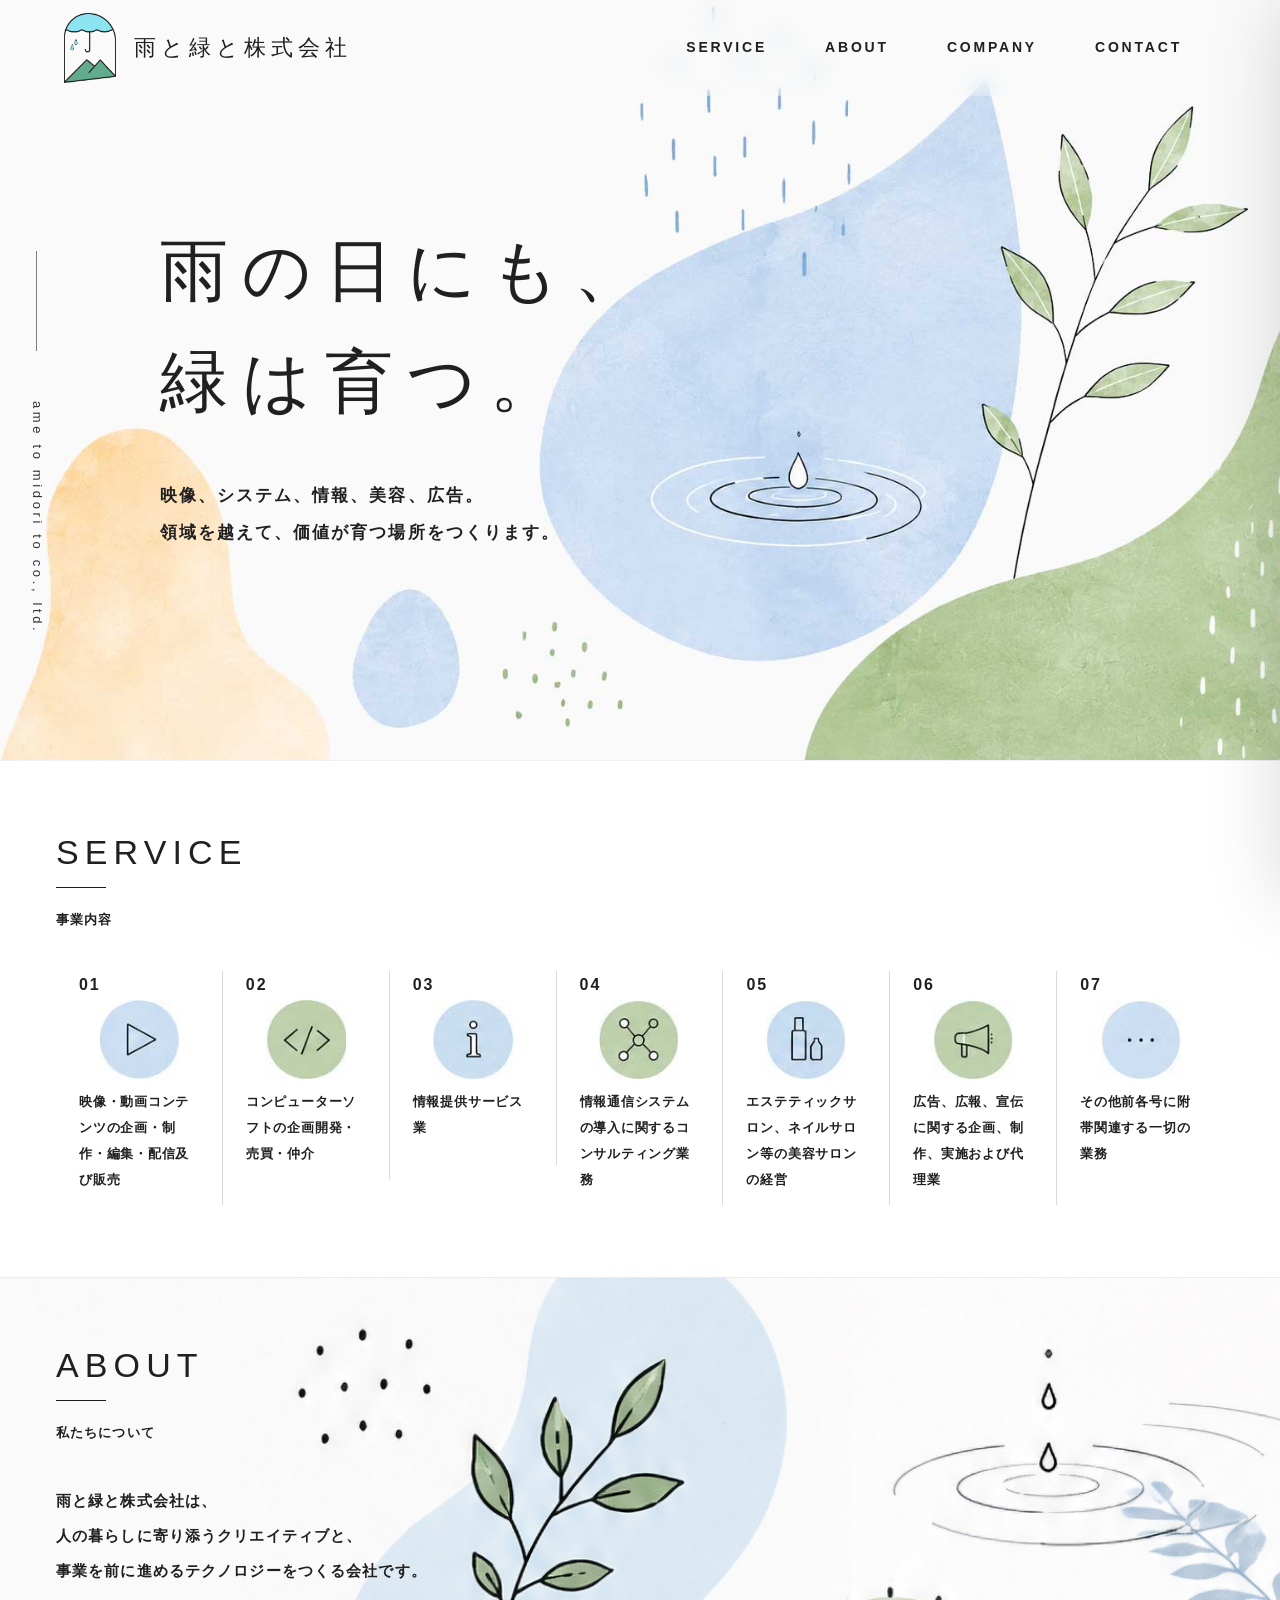
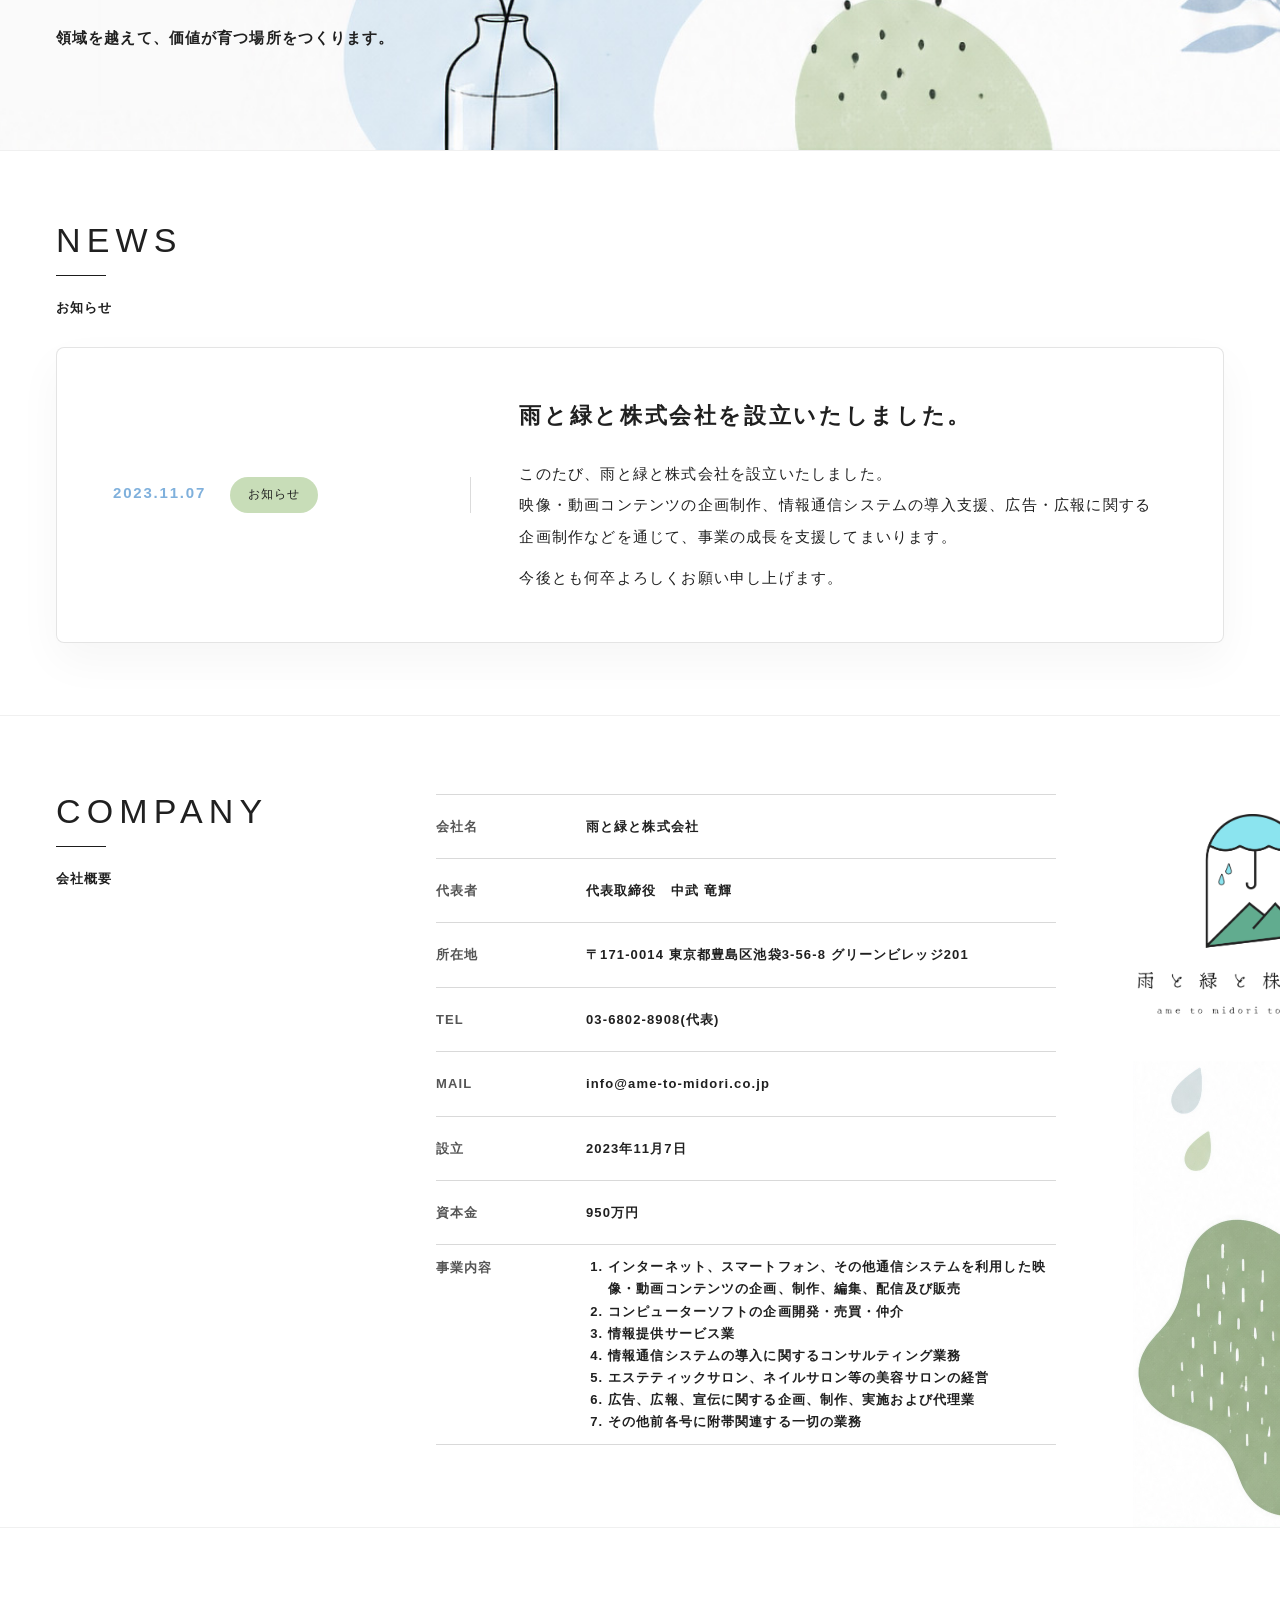
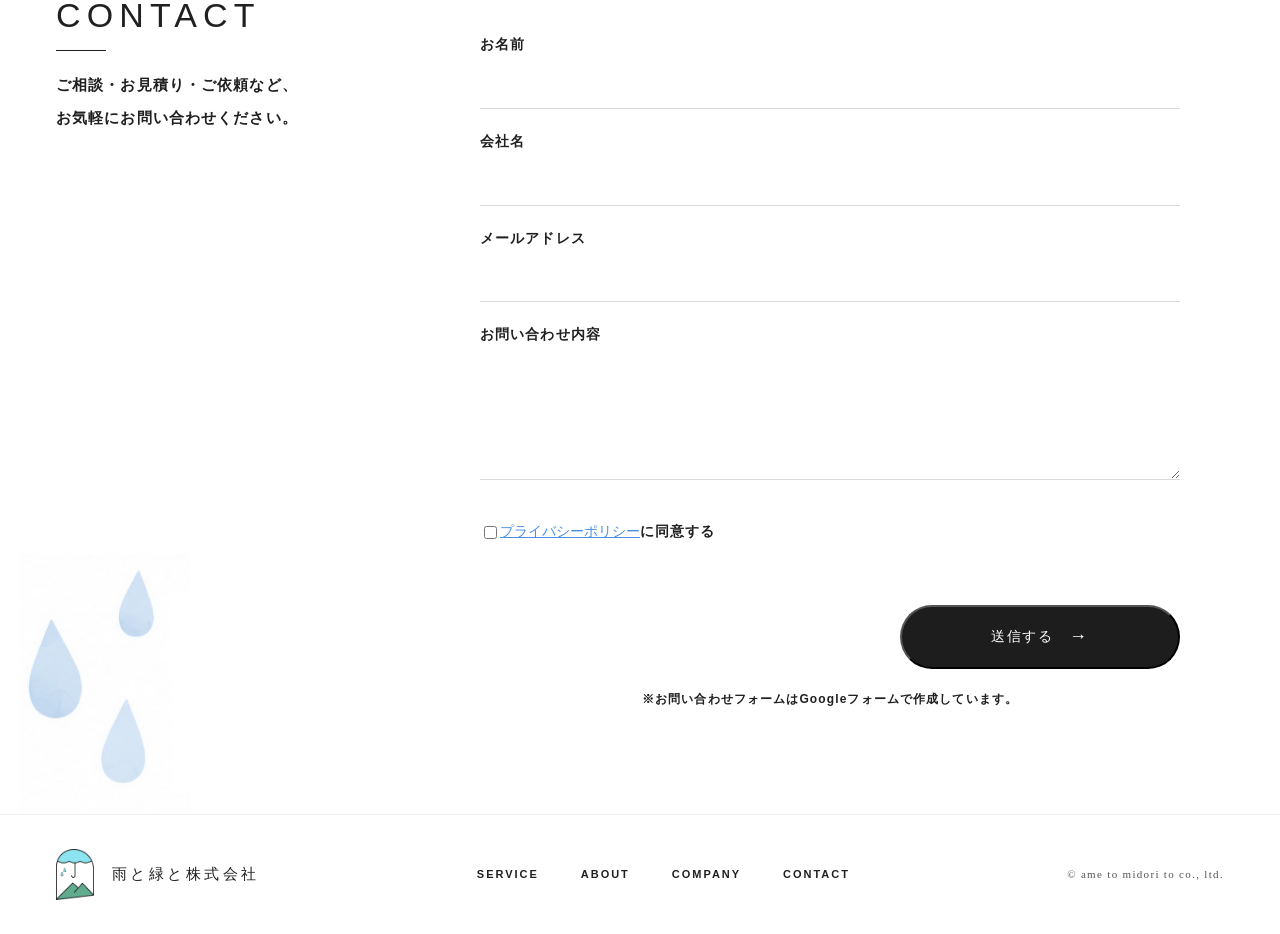
==== commit 6795614a: "Update index.html 住所変更" ====
--- a/index.html
+++ b/index.html
@@ -1,13 +1,17 @@
 <!doctype html>
 <html lang="ja">
 <head>
-  <meta name="robots" content="noindex">
   <meta charset="utf-8">
   <meta name="viewport" content="width=device-width, initial-scale=1">
   <title>雨と緑と株式会社</title>
   <meta name="description" content="雨と緑と株式会社は、映像、システム、情報、美容、広告など、領域を越えて価値が育つ場所をつくる会社です。">
   <link rel="icon" href="assets/favicon.svg" type="image/svg+xml">
-  <link rel="stylesheet" href="assets/style.css">
+  <link rel="canonical" href="https://ametomidorito.github.io/site/">
+  <!--css（圧縮）ここから-->
+  <style>
+    :root{--black:#1d1d1d;--text:#202020;--line:#d9d9d9;--blue:#cfe8f8;--blue-2:#8fbfe5;--green:#b8d5a5;--green-2:#dcebd7;--beige:#f5dfb9;--paper:#fbfaf8;--white:#fff;--inner:min(100% - 112px,1440px)}*{box-sizing:border-box}html{scroll-behavior:smooth}body{margin:0;background:var(--white);color:var(--text);font-family:"Yu Gothic","Hiragino Kaku Gothic ProN",Meiryo,sans-serif;letter-spacing:.07em;line-height:1.8;-webkit-font-smoothing:antialiased;text-rendering:optimizeLegibility}a{color:inherit;text-decoration:none}img{display:block;max-width:100%;height:auto}.site-header{position:fixed;z-index:50;top:0;left:0;width:100%;height:96px;padding-inline:64px;display:flex;align-items:center;justify-content:space-between;backdrop-filter:blur(12px);-webkit-backdrop-filter:blur(12px)}.site-logo{display:flex;align-items:center;gap:18px;font-family:"Yu Mincho","Hiragino Mincho ProN",serif;font-size:22px;letter-spacing:.23em;white-space:nowrap}.site-logo img{width:52px}.global-nav{display:flex;align-items:center;gap:58px;margin-left:auto;margin-right:34px;font-family:Arial,Helvetica,sans-serif;font-size:14px;font-weight:700;letter-spacing:.2em}.global-nav a{position:relative}.global-nav a::after{content:"";position:absolute;left:0;bottom:-9px;width:0;height:1px;background:var(--black);transition:width .25s ease}.global-nav a:hover::after{width:100%}.hamburger{position:relative;z-index:80;width:56px;height:56px;border:0;border-radius:50%;background:var(--black);box-shadow:0 12px 30px rgba(0,0,0,.16);cursor:pointer}.hamburger span{position:absolute;left:17px;width:22px;height:1px;background:#fff;transition:top .3s ease,transform .3s ease,opacity .2s ease}.hamburger span:nth-child(1){top:20px}.hamburger span:nth-child(2){top:28px}.hamburger span:nth-child(3){top:36px}.is-menu-open .hamburger span:nth-child(1){top:28px;transform:rotate(38deg)}.is-menu-open .hamburger span:nth-child(2){opacity:0}.is-menu-open .hamburger span:nth-child(3){top:28px;transform:rotate(-38deg)}.drawer-overlay{position:fixed;z-index:60;inset:0;background:rgba(0,0,0,.26);backdrop-filter:blur(3px);opacity:0;visibility:hidden;transition:.3s}.drawer{position:fixed;z-index:70;top:0;right:0;width:min(520px,92vw);height:100dvh;padding:34px 46px 50px;background:linear-gradient(145deg,#fff 0%,#fbfaf7 56%,#e5f0df 130%);box-shadow:-28px 0 70px rgba(0,0,0,.14);transform:translateX(105%);transition:transform .42s cubic-bezier(.22,1,.36,1);overflow:auto}.is-menu-open{overflow:hidden}.is-menu-open .drawer-overlay{opacity:1;visibility:visible}.is-menu-open .drawer{transform:translateX(0)}.drawer__top{margin-bottom:64px}.drawer .site-logo{font-size:18px}.drawer .site-logo img{width:46px}.drawer__nav{display:grid;border-top:1px solid rgba(0,0,0,.13)}.drawer__nav a{display:flex;align-items:center;gap:22px;padding:24px 4px;border-bottom:1px solid rgba(0,0,0,.13);font-family:Arial,Helvetica,sans-serif;font-weight:700;letter-spacing:.18em}.drawer__nav small{color:#6ca081;font-size:12px}.drawer__nav span{font-size:34px;line-height:1}.drawer__nav a::after{content:"→";margin-left:auto;opacity:.55}.drawer__copy{margin:58px 0 0;font-family:"Yu Mincho","Hiragino Mincho ProN",serif;font-size:30px;line-height:1.9;letter-spacing:.18em}.mv{position:relative;min-height:760px;height:calc(100vw * 916/1717);overflow:hidden;background:url(assets/mv-illust.jpg);background-size:cover;background-repeat:no-repeat}.mv__body{position:absolute;z-index:2;left:12.5vw;top:24vh}.vertical-copy{position:absolute;z-index:2;left:2vw;bottom:14vh;margin:0;writing-mode:vertical-rl;font-family:Arial,Helvetica,sans-serif!important;font-size:13px;letter-spacing:.28em;color:#333}.vertical-copy::before{content:"";display:block;width:1px;height:100px;background:#1c1c1c;opacity:.55;position:absolute;top:-150px;left:45%}.mv h1{margin:0 0 38px;font-family:"Yu Mincho","Hiragino Mincho ProN","Noto Serif JP",serif;font-size:clamp(46px,5.3vw,82px);font-weight:400;line-height:1.64;letter-spacing:.2em}.mv p{font-family:"Yu Mincho","Hiragino Mincho ProN","Noto Serif JP",serif}.mv p:not(.vertical-copy){margin:0;font-size:17px;font-weight:700;line-height:2.2;letter-spacing:.12em}.mv__visual{position:absolute;right:-2vw;bottom:-2px;width:min(71vw,1120px);height:calc(100% - 96px)}.mv__visual img{width:100%;height:100%;object-fit:contain;object-position:right bottom}.section{position:relative;padding:72px max(56px,calc((100vw - 1440px)/2 + 56px));border-top:1px solid rgba(0,0,0,.06);overflow:hidden;z-index:0}.section-title h2{margin:0;font-family:Arial,Helvetica,sans-serif;font-size:34px;line-height:1;font-weight:500;letter-spacing:.18em}.section-title h2::after{content:"";display:block;width:50px;height:1px;margin-top:18px;background:var(--black)}.section-title p{margin:20px 0 0;font-size:13px;font-weight:700}.service{background:#fff;padding-top:74px;padding-bottom:72px}.service .section-title{margin-bottom:40px}.service-list{display:grid;grid-template-columns:repeat(7,1fr);align-items:start}.service-list article{min-height:194px;padding:0 23px 12px;text-align:center;border-right:1px solid var(--line)}.service-list article:last-child{border-right:0}.service-list span{display:block;font-family:Arial,Helvetica,sans-serif;font-size:16px;font-weight:700;letter-spacing:.12em;text-align:left}.service-list img{margin:0 auto 10px;width:80px}.service-list p{margin:auto;font-size:13px;font-weight:700;line-height:2;letter-spacing:.06em;text-align:left;width:fit-content}.ico-play::before{content:"";width:0;height:0;border-top:16px solid transparent;border-bottom:16px solid transparent;border-left:24px solid #111;transform:translateX(3px)}.ico-network::before,.ico-network::after{content:"";position:absolute}.ico-network::before{width:44px;height:44px;background:radial-gradient(circle at 50% 0,#111 0 4px,transparent 5px),radial-gradient(circle at 100% 50%,#111 0 4px,transparent 5px),radial-gradient(circle at 50% 100%,#111 0 4px,transparent 5px),radial-gradient(circle at 0 50%,#111 0 4px,transparent 5px)}.ico-network::after{width:34px;height:34px;border:2px solid #111;transform:rotate(45deg);border-radius:3px}.ico-bottle::before{content:"";width:18px;height:35px;border:2px solid #111;border-top-width:8px;border-radius:3px 3px 6px 6px}.ico-bottle::after{content:"";position:absolute;right:20px;bottom:18px;width:14px;height:24px;border:2px solid #111;border-radius:4px 4px 6px 6px}.ico-mega::before{content:"";width:36px;height:26px;background:linear-gradient(90deg,transparent 0 10px,#111 10px 13px,transparent 13px),conic-gradient(from 250deg at 100% 50%,#111 0 58deg,transparent 60deg);clip-path:polygon(0 35%,25% 35%,100% 0,100% 100%,25% 65%,0 65%)}.about{min-height:360px;padding-top:70px;padding-bottom:62px;background:#fafafa;display:grid;grid-template-columns:250px 360px 1fr;gap:38px;align-items:start;z-index:0}.about .section-title{grid-column:1}.about__text{grid-column:1 / 3}.about__text p{margin:0 0 32px;font-size:15px;font-weight:700;line-height:2.35}.about__visual{position:absolute;right:0;top:0;width:100%;height:100%;display:flex;align-items:center;z-index:-1}.about__visual img{height:100%;object-fit:cover;object-position:center}.company{background:#fff;padding-top:78px;padding-bottom:82px;display:grid;grid-template-columns:270px 1fr;column-gap:110px}.company__content{display:grid;grid-template-columns:minmax(620px,850px) minmax(240px,380px);gap:80px;align-items:center}.company-table{margin:0;border-top:1px solid var(--line);font-size:13px;font-weight:700}.company-table div{display:grid;grid-template-columns:150px 1fr;border-bottom:1px solid var(--line);min-height:37px}.company-table dt,.company-table dd{padding:20px 0}.company-table dt{color:#555}.company-table dd{margin:0}.company-table ol{margin:0;padding-left:1.7em;line-height:1.7}.company-table .business dt,.company-table .business dd{padding-top:11px;padding-bottom:11px}.company-mark{text-align:center;justify-self:center;align-self:flex-start}.company-mark img{width:250px;margin:20px auto}.company-mark p{margin:0 0 7px;font-family:"Yu Mincho","Hiragino Mincho ProN",serif;font-size:24px;letter-spacing:.22em}.company-mark small{font-family:Georgia,serif;font-size:11px;letter-spacing:.32em;color:#555}.company::after{content:"";position:absolute;right:0;bottom:0;width:197px;height:466px;background:url(assets/company-illust.jpg) right/contain no-repeat;opacity:.98}.contact{min-height:360px;padding-top:70px;padding-bottom:104px;display:grid;grid-template-columns:270px 1fr;column-gap:110px;background:#fff}.contact .section-title{grid-column:1;grid-row:1}.contact__lead{grid-column:1;grid-row:1;margin:70px 0 0;font-size:15px;font-weight:700;line-height:2.2}.google-form-space{margin-top:34px}.contact-form{width:100%;max-width:700px;margin:0 auto}.contact-form__row{margin-bottom:20px}.contact-form label{display:block;margin-bottom:12px;font-size:14px;letter-spacing:.08em;font-weight:700}.contact-form input,.contact-form textarea{width:100%;border:none;border-bottom:1px solid #d9d9d9;background:transparent;padding:0 0 12px;font-size:16px;line-height:1.6;transition:border-color .3s}.contact-form textarea{min-height:120px;resize:vertical}.contact-form input:focus,.contact-form textarea:focus{outline:none;border-color:#000}.contact-form__submit{display:flex;align-items:center;justify-content:center;gap:16px;width:280px;height:64px;margin-top:60px;margin-left:auto;background:var(--black);color:#fff;border-radius:999px;cursor:pointer;font-size:14px;letter-spacing:.1em;transition:.3s}.contact-form__submit:hover{background:#333}.contact-form__submit span{font-size:18px;transition:transform .3s}.contact-form__submit:hover span{transform:translateX(4px)}.privacy-policy-row{text-align:center;margin:30px 0}.privacy-policy-row label{font-weight:400;cursor:pointer;display:flex;align-items:center;font-weight:700}.contact-form .privacy-policy-row input{width:auto}.contact-deco{position:absolute;left:20px;bottom:0;width:170px;z-index:-1}.contact-text{font-size:12px;font-weight:700;color:var(--text);text-align:center;max-width:700px;margin:20px auto 0}.policy-modal{border:none;border-radius:8px;padding:0;width:90%;max-width:500px;box-shadow:0 10px 25px rgba(0,0,0,.2)}.policy-modal::backdrop{background:rgba(0,0,0,.6)}.policy-modal__inner{padding:25px}.policy-modal h3{margin-top:0;border-bottom:2px solid #eee;padding-bottom:10px}.policy-modal__content{max-height:300px;overflow-y:auto;font-size:.9rem;line-height:1.6;color:#555;margin-bottom:20px;text-align:left}.policy-modal h4{font-size:1rem;margin:15px 0 5px;color:#333}.policy-modal__close{display:block;width:100%;padding:10px;background:#eee;border:none;border-radius:4px;cursor:pointer;font-weight:700}.policy-modal__close:hover{background:#ddd}.site-footer{padding:34px 56px;display:flex;align-items:center;justify-content:space-between;gap:30px;border-top:1px solid rgba(0,0,0,.06);background:#fff}.site-footer .site-logo{font-size:15px}.site-footer .site-logo img{width:38px}.site-footer nav{display:flex;gap:42px;font-family:Arial,Helvetica,sans-serif;font-size:11px;font-weight:700;letter-spacing:.18em}.site-footer small{font-family:Georgia,serif;font-size:11px;letter-spacing:.12em;color:#555}.news__inner{max-width:1280px;margin:0 auto}.news__card{position:relative;display:grid;grid-template-columns:34% 1fr;gap:48px;align-items:center;padding:48px 56px;border:1px solid rgba(34,34,34,.12);border-radius:8px;background:rgba(255,255,255,.82);box-shadow:0 18px 45px rgba(0,0,0,.04);overflow:hidden;margin-top:28px}.news__meta{padding-right:42px;border-right:1px solid rgba(34,34,34,.16)}.news__meta time{display:inline-block;margin-right:18px;color:#7fb0dc;font-size:15px;letter-spacing:.12em;font-weight:700}.news__meta span{display:inline-block;padding:7px 18px;border-radius:999px;background:#c8ddb8;color:var(--text);font-size:12px;letter-spacing:.08em}.news__body h3{margin:0 0 22px;font-size:22px;letter-spacing:.12em;font-weight:700}.news__body p{margin:0;font-size:15px;line-height:2.1;letter-spacing:.08em}.news__body p+p{margin-top:10px}.spOnly{display:none}@media (max-width:1180px){.site-header{padding-inline:30px}.global-nav{gap:28px}.mv__body{left:10vw}.mv__visual{width:74vw}.service-list{grid-template-columns:repeat(4,1fr);row-gap:36px}.service-list article:nth-child(4n){border-right:0}.about{display:block}.about__text{margin-top:34px;max-width:520px}.about__visual img{object-position:30%}.company{grid-template-columns:1fr;gap:28px}.company__content{margin-left:0;grid-template-columns:1fr;gap:46px}.contact{grid-template-columns:1fr;gap:28px}.contact__lead{grid-column:1;grid-row:auto;margin-top:0}.google-form-space{grid-column:1;grid-row:auto;margin-top:20px}.site-footer{justify-content:center;flex-wrap:wrap}.news{padding:64px 6vw}.news__heading{display:block}.news__ja{margin-top:12px}.news__card{grid-template-columns:1fr;gap:28px;padding:36px 28px}.news__meta{padding-right:0;padding-bottom:24px;border-right:0;border-bottom:1px solid rgba(34,34,34,.16)}}@media (max-width:760px){:root{--inner:calc(100% - 40px)}.site-header{height:72px;padding-inline:20px}.site-logo{gap:10px;font-size:15px;letter-spacing:.14em}.site-logo img{width:38px}.global-nav{display:none}.hamburger{width:46px;height:46px}.hamburger span{left:12px}.hamburger span:nth-child(1){top:16px}.hamburger span:nth-child(2){top:23px}.hamburger span:nth-child(3){top:30px}.is-menu-open .hamburger span:nth-child(1),.is-menu-open .hamburger span:nth-child(3){top:23px}.drawer{width:100vw;padding:24px}.drawer__nav span{font-size:28px}.drawer__copy{font-size:24px}.mv{height:auto;min-height:700px;background-position:40% bottom;background-color:#fafafa}.mv__body{left:32px;right:28px;top:150px}.mv__body::before{left:-18px;height:92px}.vertical-copy{display:none}.mv h1{font-size:42px;line-height:1.62}.mv p:not(.vertical-copy){font-size:14px}.mv__visual{right:-190px;bottom:0;width:850px;height:520px}.section{padding:60px 22px}.section-title h2{font-size:30px}.service-list{grid-template-columns:1fr}.service-list article{min-height:auto;padding:28px 0;border-right:0;border-bottom:1px solid var(--line)}.service-list article:first-child{border-top:1px solid var(--line)}.service-list span{margin-bottom:14px;text-align:center}.about{padding-bottom:0}.about__visual{position:relative;right:auto;top:auto;width:calc(100% + 44px);height:auto}.about__visual img{object-fit:contain;width:100%;margin-left:-22px;height:auto}.company-table div{grid-template-columns:1fr;gap:0;padding:8px 0}.company-table dt,.company-table dd{padding:0}.company::after{display:none}.google-form-space{min-height:230px}.contact-form__submit{max-width:280px;width:100%;margin:0 auto}.contact-deco{left:auto;right:20px;bottom:auto;top:50px;width:100px}.site-footer{display:grid;justify-items:center;text-align:center;padding:32px 20px;justify-content:center}.site-footer nav{gap:18px;flex-wrap:wrap;justify-content:center}.news__title{font-size:28px}.news__meta time{display:block;margin:0 0 12px}.news__body h3{font-size:18px;line-height:1.8}.news__body p{font-size:14px;line-height:2}.spOnly{display:block}.pcOnly{display:none}}
+  </style>
+  <!--ここまで-->
 </head>
 <body>
 <header class="site-header">
@@ -130,7 +134,7 @@
       <dl class="company-table">
         <div><dt>会社名</dt><dd>雨と緑と株式会社</dd></div>
         <div><dt>代表者</dt><dd>代表取締役　中武 竜輝</dd></div>
-        <div><dt>所在地</dt><dd>〒110-0015 東京都台東区東上野4‐26‐8 アーバンステージ902</dd></div>
+        <div><dt>所在地</dt><dd>〒171-0014 東京都豊島区池袋3-56-8 グリーンビレッジ201</dd></div>
         <div><dt>TEL</dt><dd>03‐6802‐8908(代表)</dd></div>
         <div><dt>MAIL</dt><dd>info@ame-to-midori.co.jp</dd></div>
         <div><dt>設立</dt><dd>2023年11月7日</dd></div>
@@ -216,6 +220,10 @@
   <nav><a href="#service">SERVICE</a><a href="#about">ABOUT</a><a href="#company">COMPANY</a><a href="#contact">CONTACT</a></nav>
   <small>© ame to midori to co., ltd.</small>
 </footer>
-<script src="assets/common.js"></script>
+<!--js（圧縮）ここから-->
+<script>
+  (()=>{const body=document.body;const btn=document.querySelector('.hamburger');const drawer=document.querySelector('#drawer');const closeEls=document.querySelectorAll('[data-close-menu]');if(!btn||!drawer)return;const open=()=>{body.classList.add('is-menu-open');btn.setAttribute('aria-expanded','true');btn.setAttribute('aria-label','メニューを閉じる');drawer.setAttribute('aria-hidden','false')};const close=()=>{body.classList.remove('is-menu-open');btn.setAttribute('aria-expanded','false');btn.setAttribute('aria-label','メニューを開く');drawer.setAttribute('aria-hidden','true')};btn.addEventListener('click',()=>body.classList.contains('is-menu-open')?close():open());closeEls.forEach(el=>el.addEventListener('click',close));window.addEventListener('keydown',e=>{if(e.key==='Escape')close()})})();(()=>{const dialog=document.getElementById('policy-dialog');const openBtn=document.getElementById('open-policy');const closeBtn=document.getElementById('close-policy');openBtn.addEventListener('click',()=>{dialog.showModal()});closeBtn.addEventListener('click',()=>{dialog.close()});dialog.addEventListener('click',(e)=>{if(e.target===dialog){dialog.close()}})})();document.getElementById('mG61Hd').addEventListener('submit',function(event){let isValid=!0;let errorMessage="";const name=document.getElementById('name').value.trim();if(name===""){isValid=!1;errorMessage+="お名前を入力してください。\n"} const email=document.getElementById('email').value;const emailPattern=/^[^\s@]+@[^\s@]+\.[^\s@]+$/;if(!emailPattern.test(email)){isValid=!1;errorMessage+="有効なメールアドレスを入力してください。\n"} const message=document.getElementById('message').value.trim();if(message.length<10){isValid=!1;errorMessage+="お問い合わせ内容は10文字以上で入力してください。\n"} if(!isValid){alert(errorMessage);event.preventDefault()}})
+</script>
+<!--ここまで-->
 </body>
 </html>
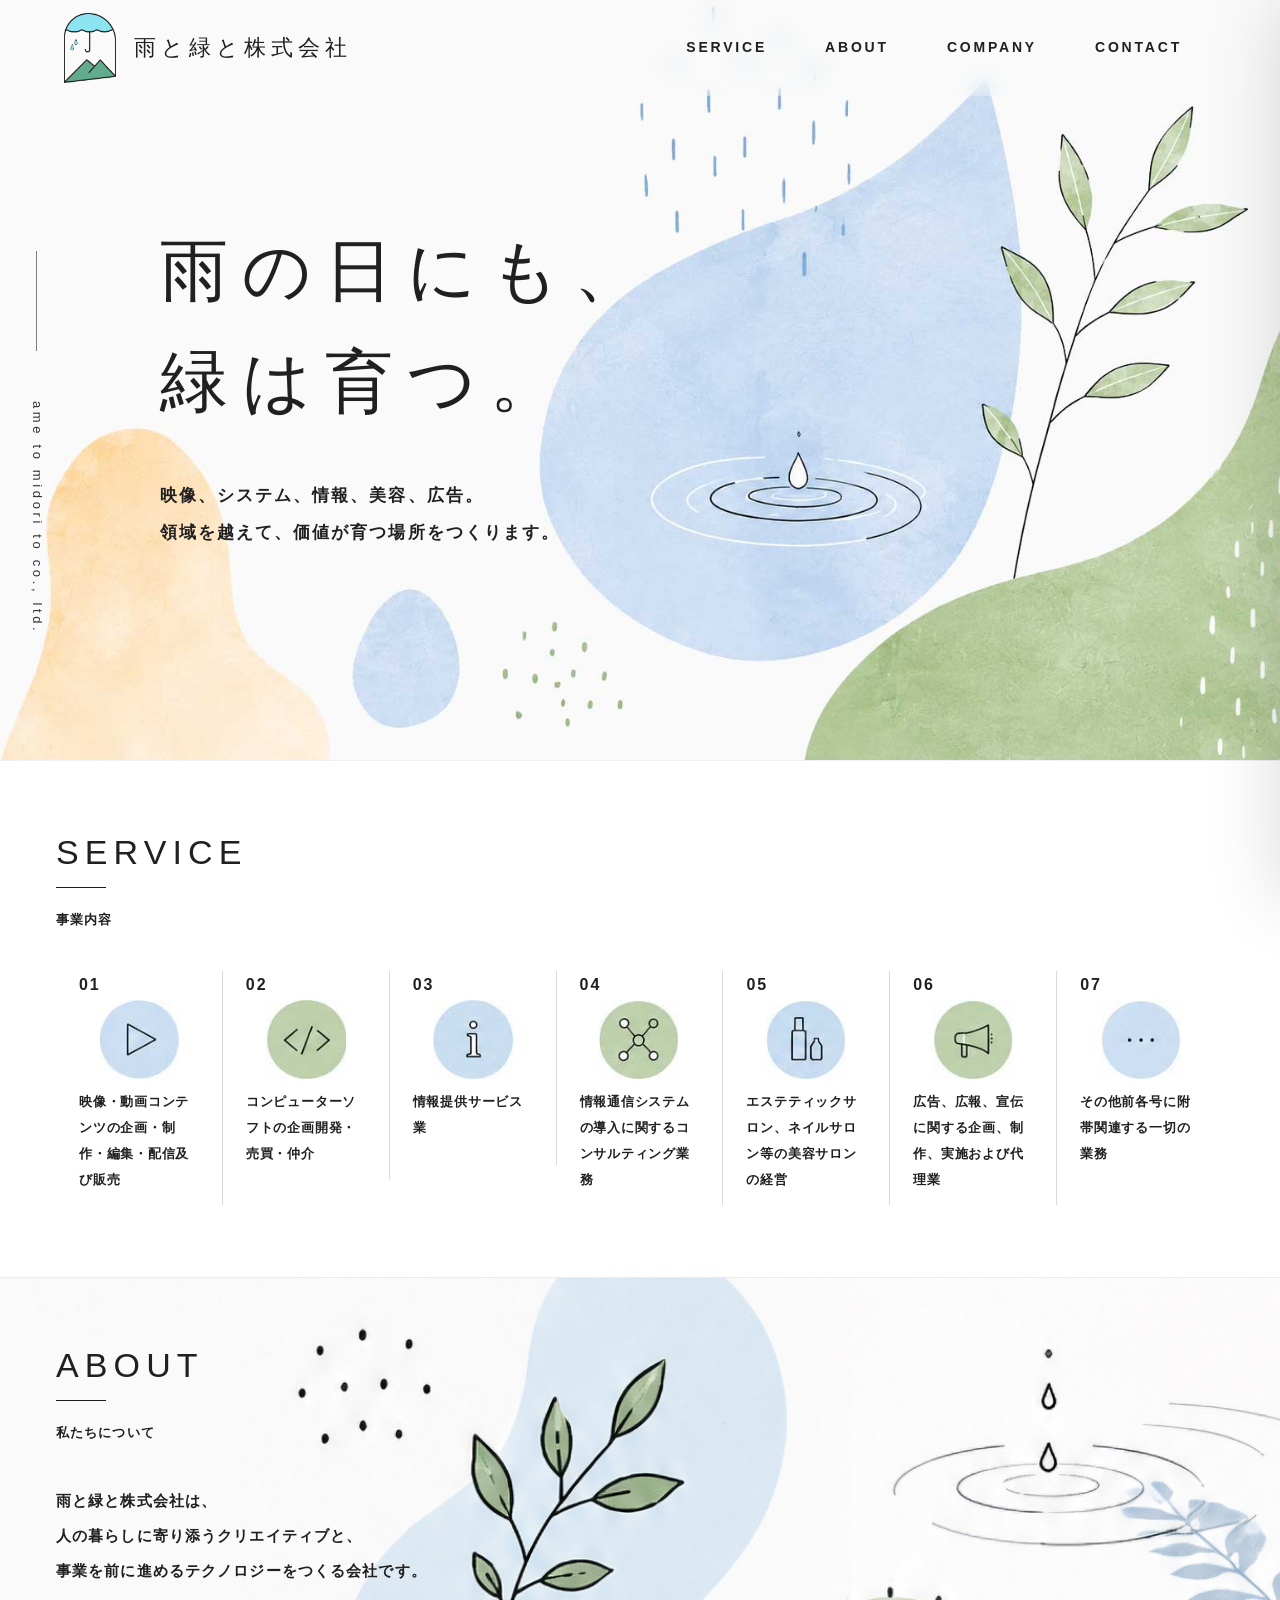
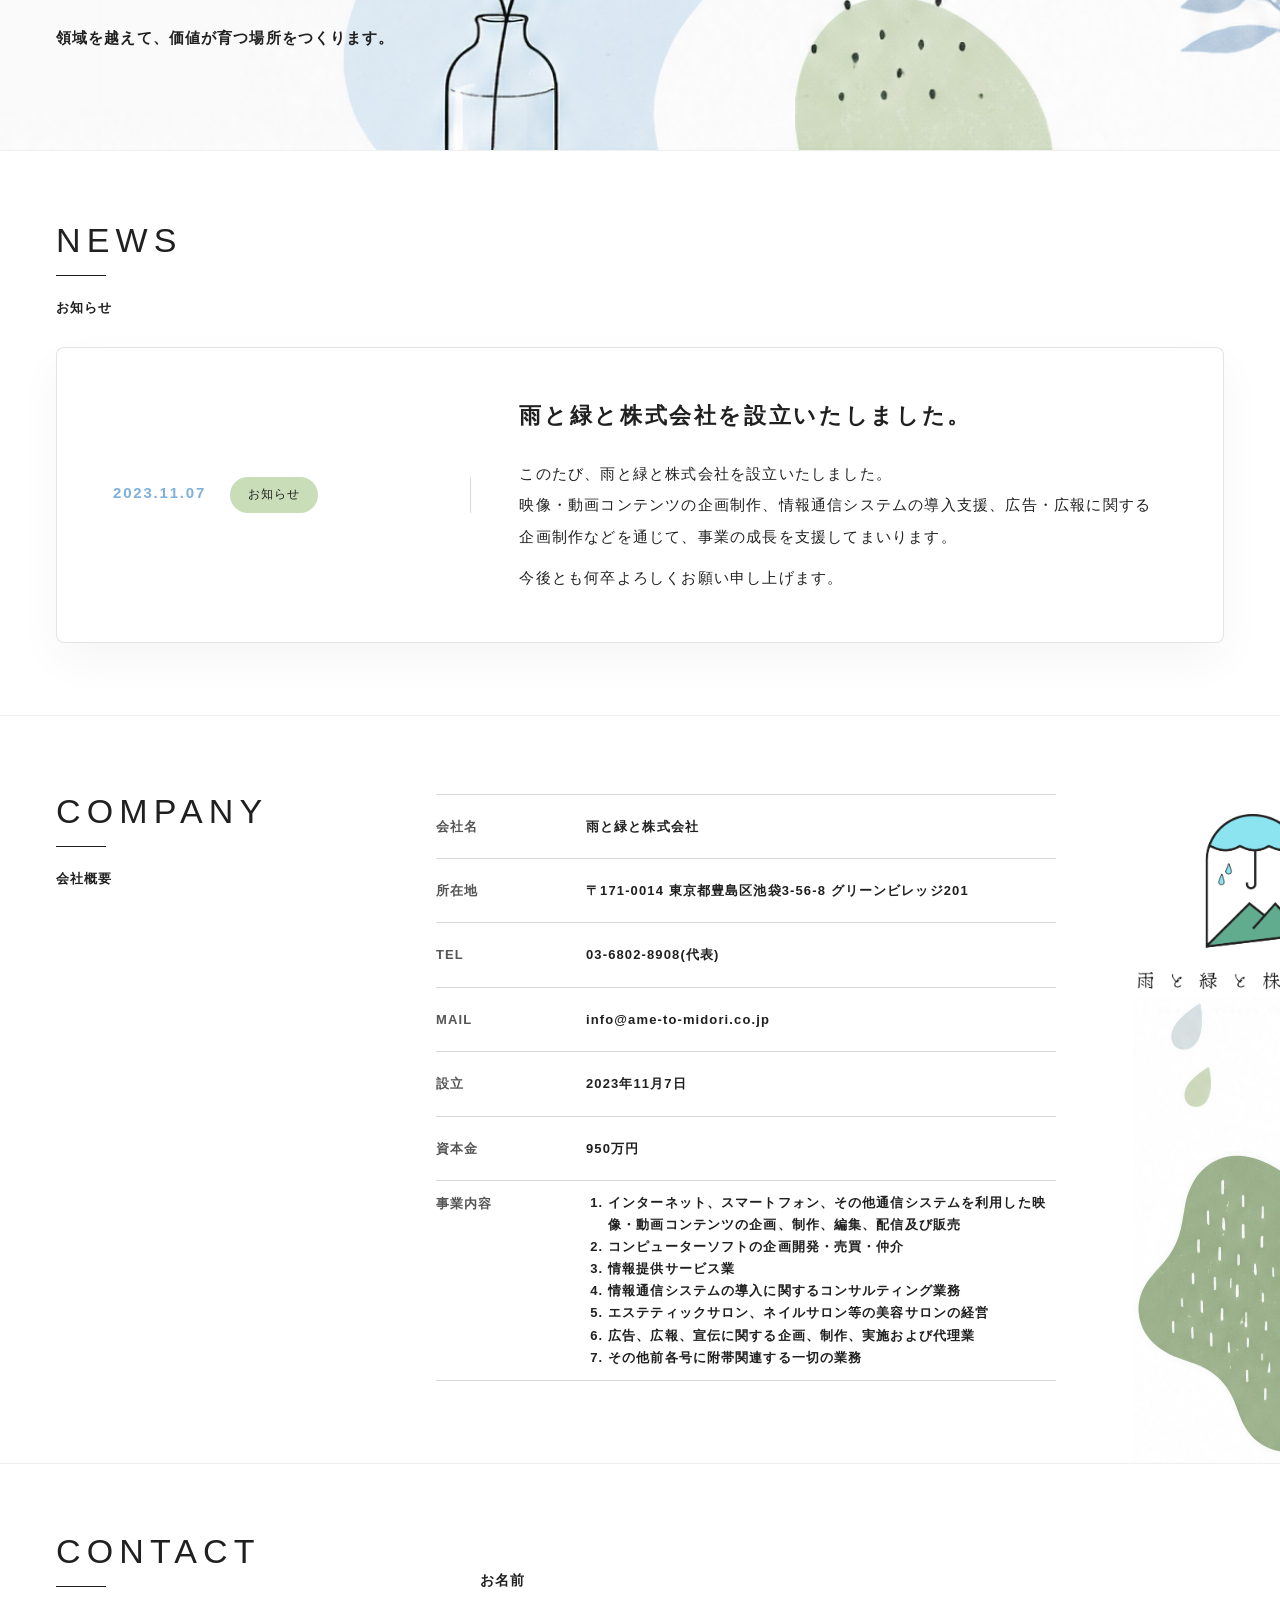
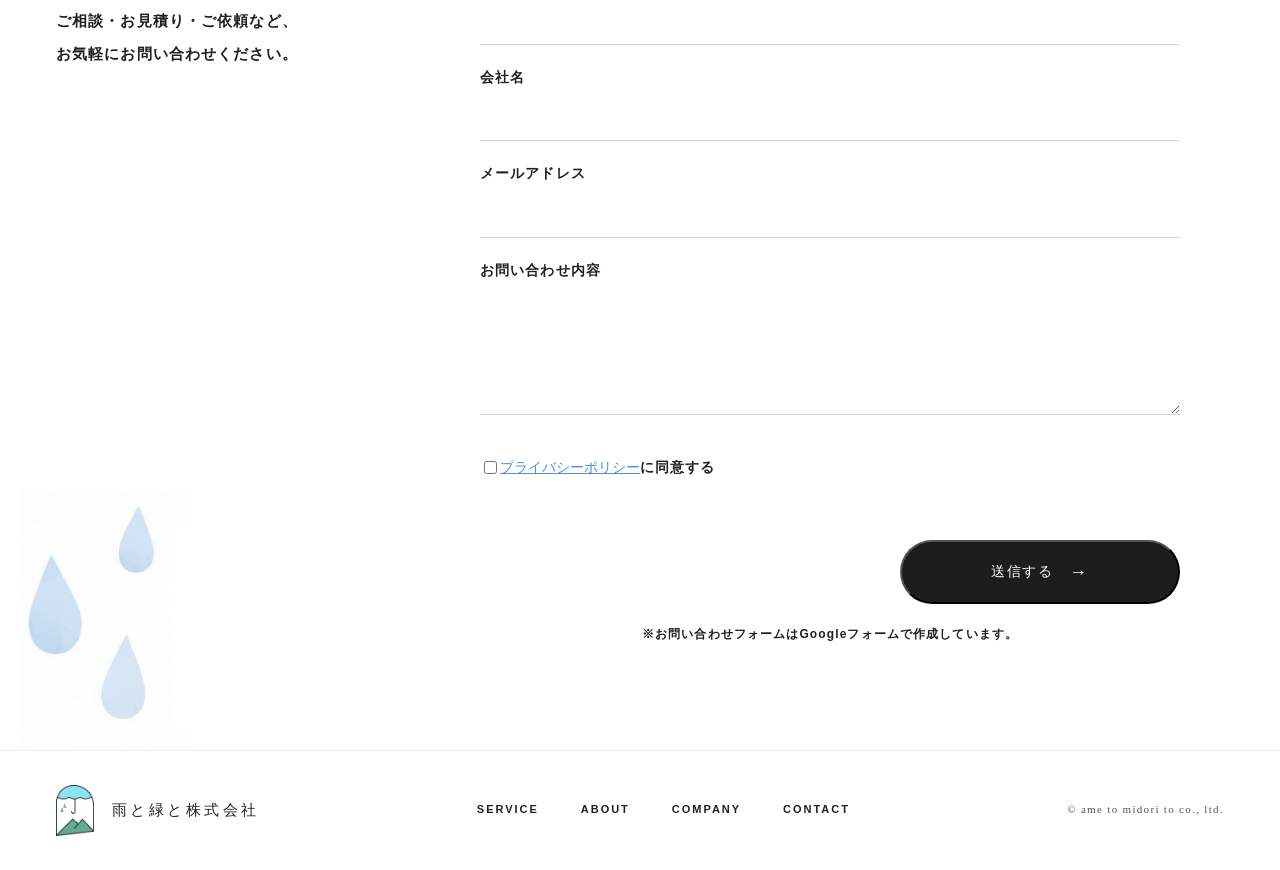
==== commit 9a920d59: "Update index.html" ====
--- a/index.html
+++ b/index.html
@@ -133,7 +133,6 @@
     <div class="company__content">
       <dl class="company-table">
         <div><dt>会社名</dt><dd>雨と緑と株式会社</dd></div>
-        <div><dt>代表者</dt><dd>代表取締役　中武 竜輝</dd></div>
         <div><dt>所在地</dt><dd>〒171-0014 東京都豊島区池袋3-56-8 グリーンビレッジ201</dd></div>
         <div><dt>TEL</dt><dd>03‐6802‐8908(代表)</dd></div>
         <div><dt>MAIL</dt><dd>info@ame-to-midori.co.jp</dd></div>
